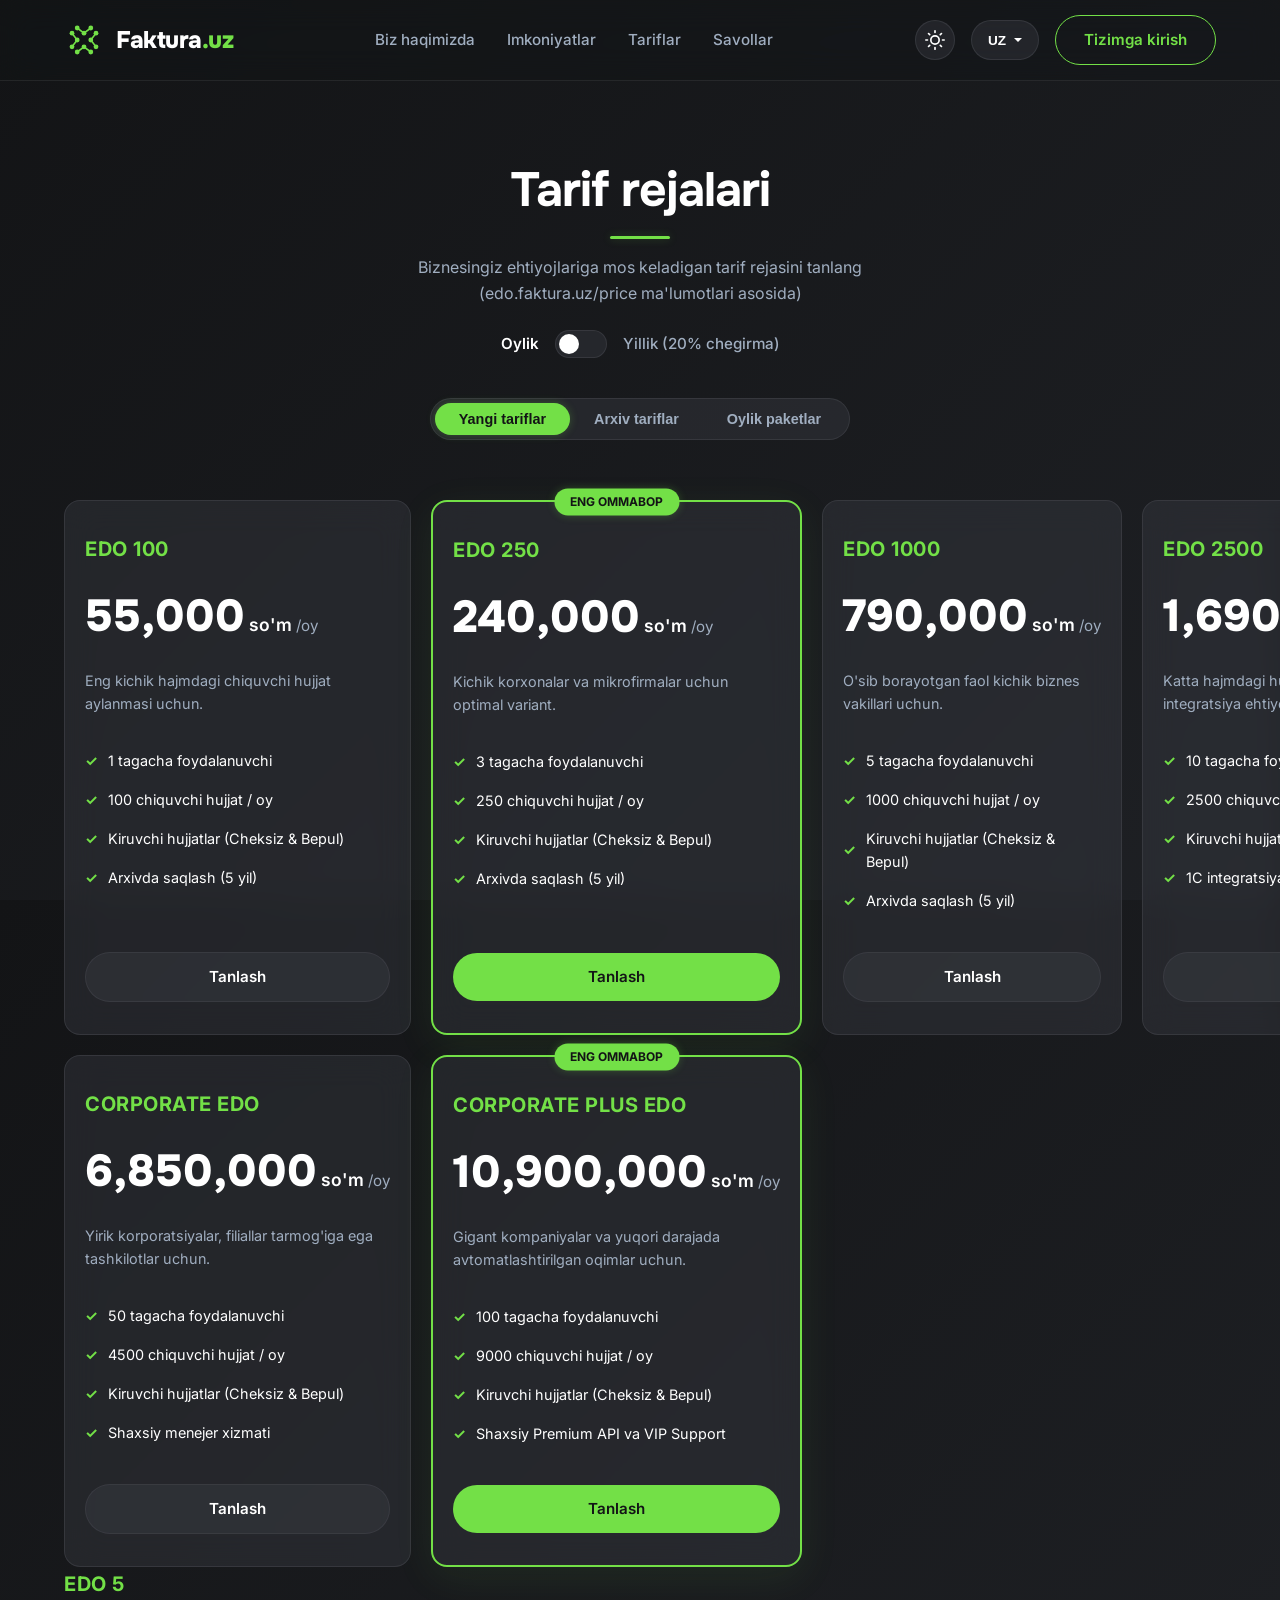
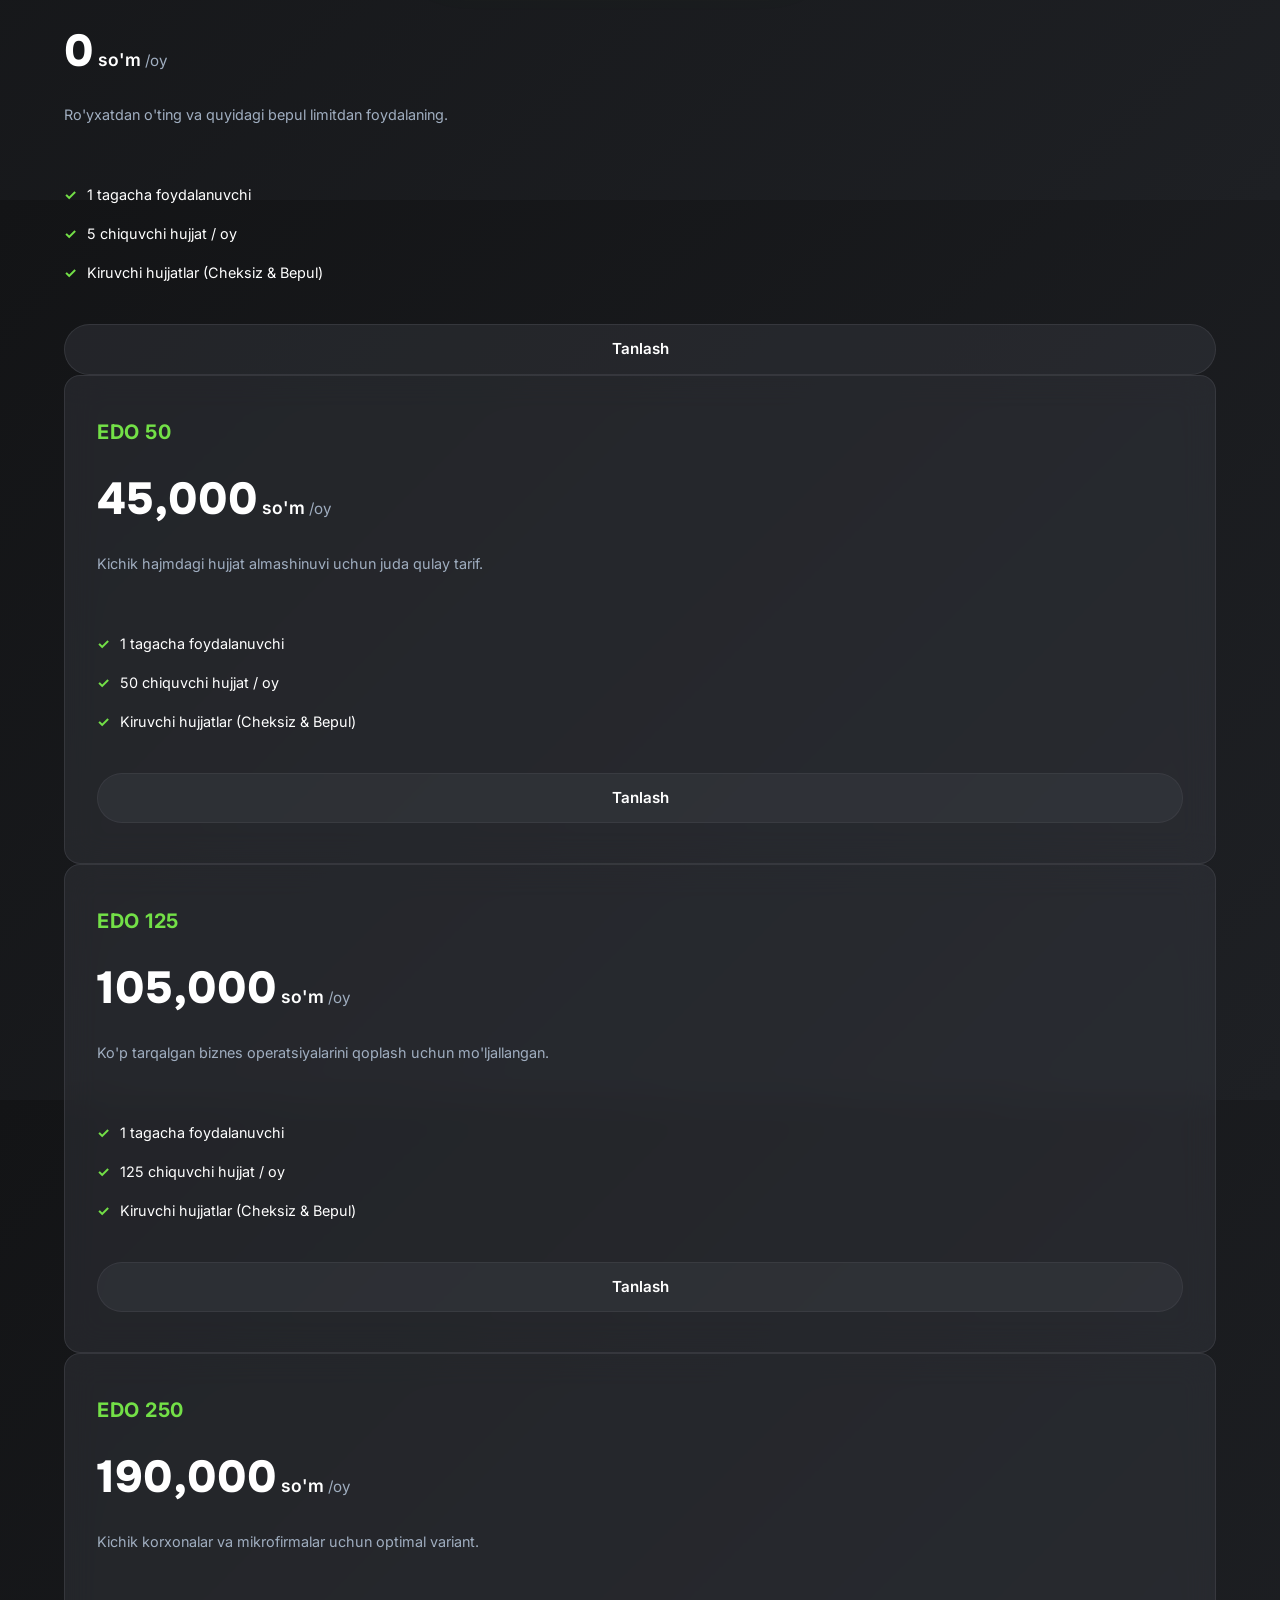
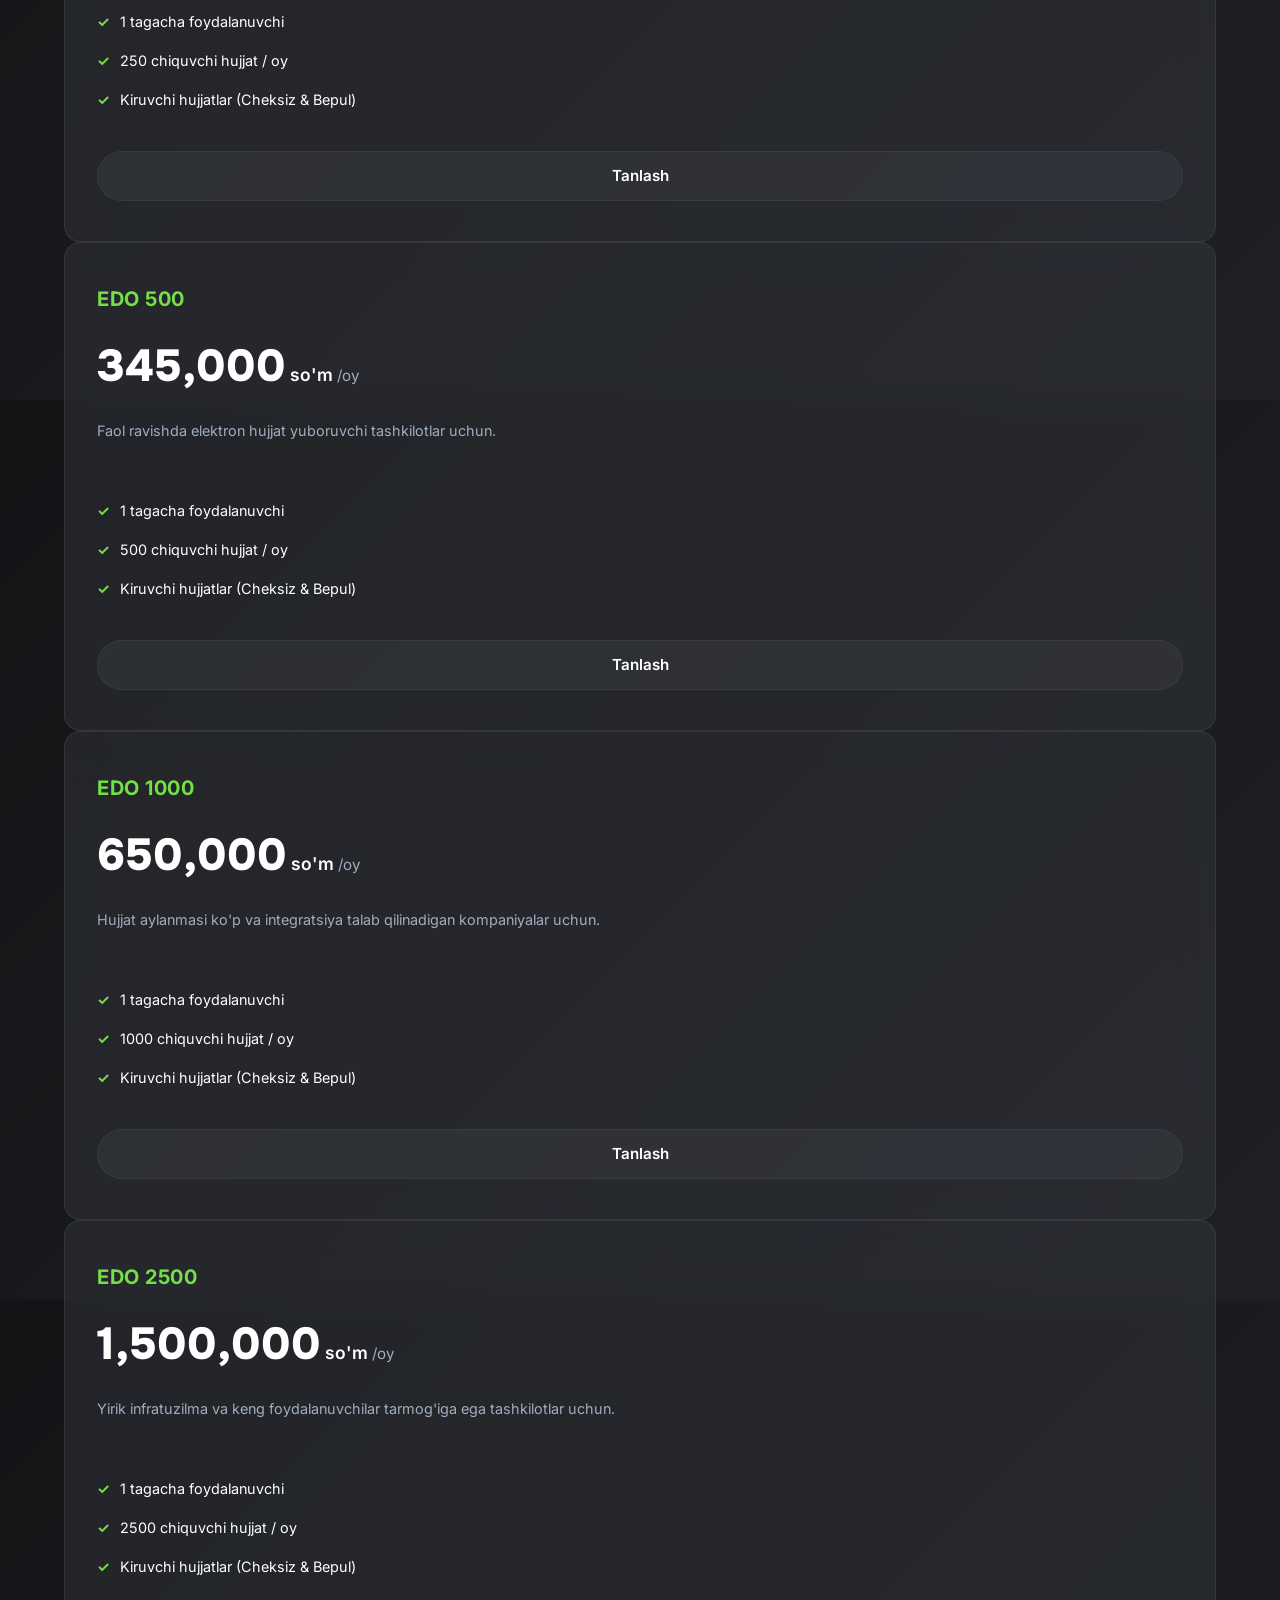
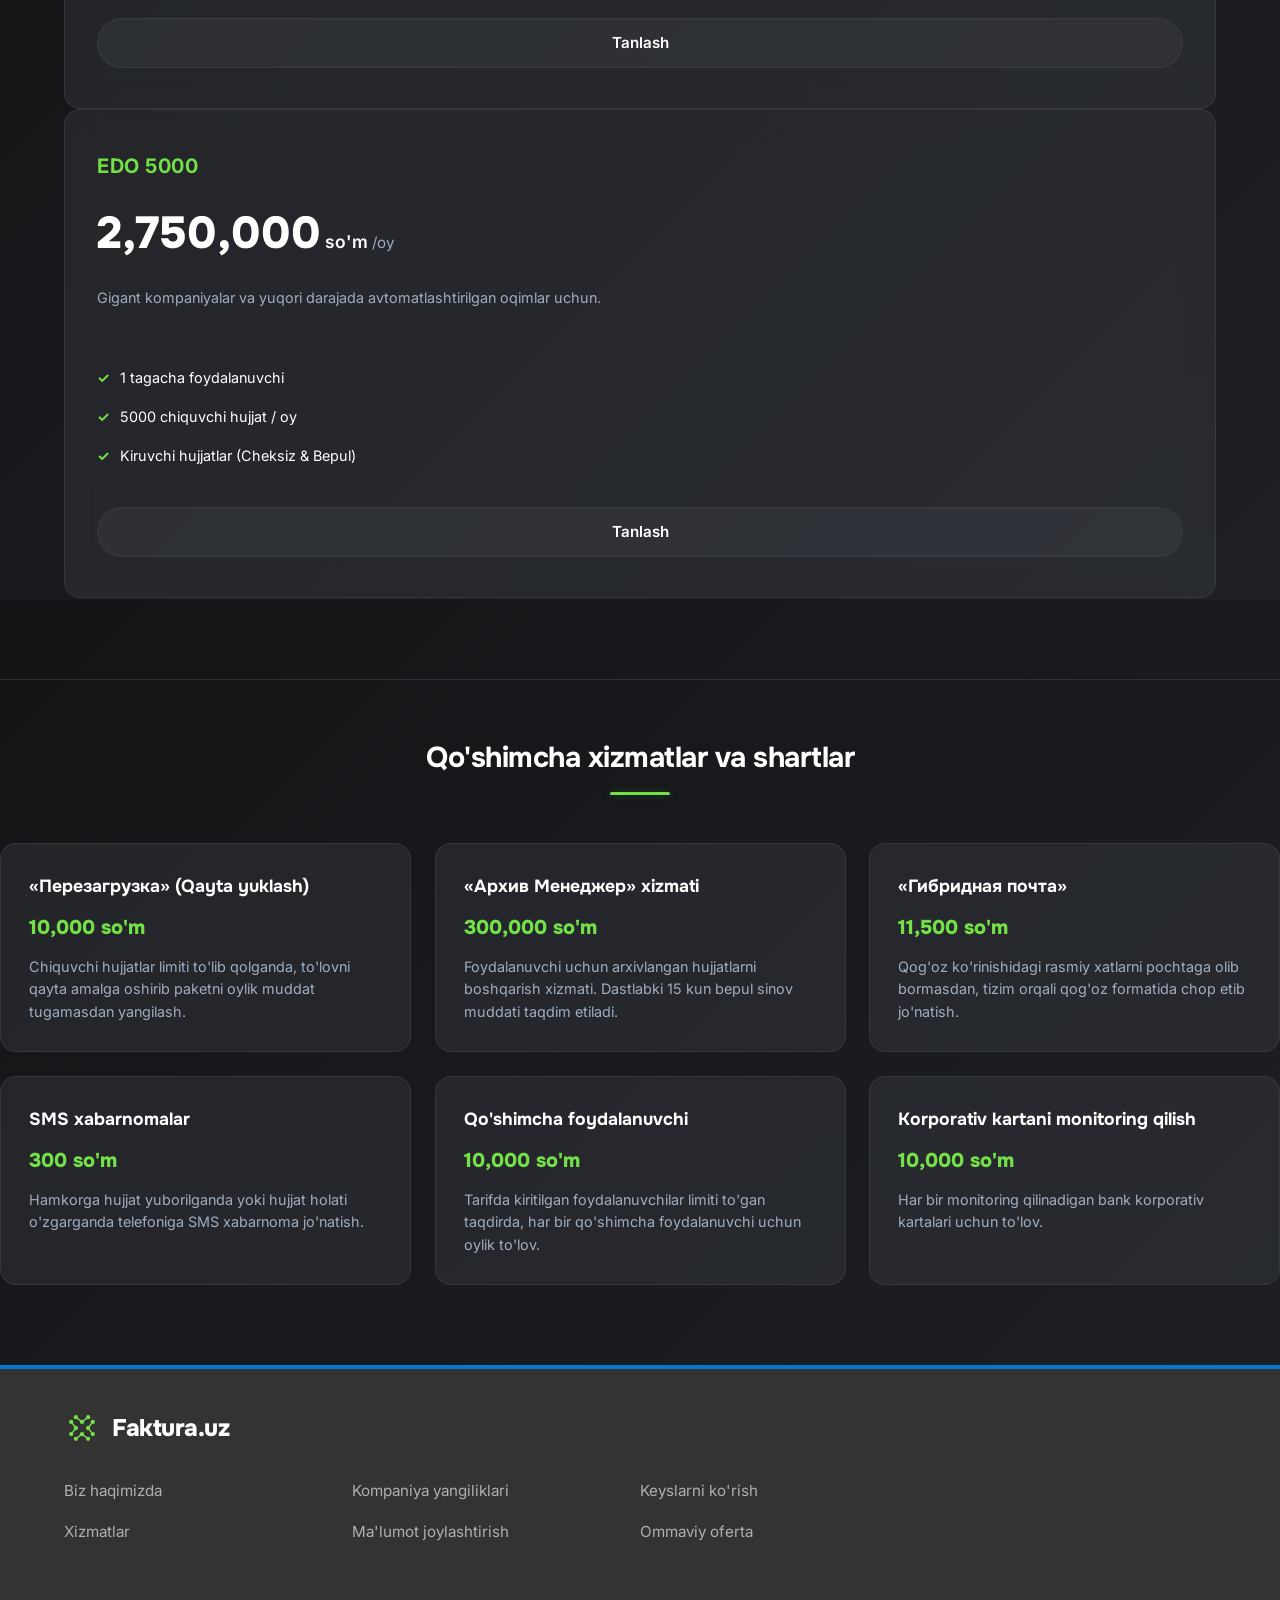
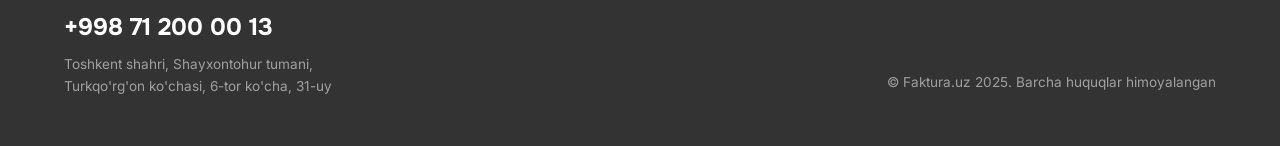
==== price.html @ 3f710a1a "Add files via upload" ====
<!DOCTYPE html>
<html lang="uz" class="dark">
<head>
  <meta charset="UTF-8">
  <meta name="viewport" content="width=device-width, initial-scale=1.0">
  <title>Faktura.uz — Rasmiy tariflar va xizmatlar narxi</title>
  <meta name="description" content="Faktura.uz tizimidagi barcha tarif rejalari, chiquvchi hujjatlar paketlari va qo'shimcha xizmatlar narxlari bilan tanishing.">
  
  <!-- SEO & Social Media Metadata -->
  <meta property="og:title" content="Faktura.uz — Tariflar va Narxlar">
  <meta property="og:description" content="Elektron hisob-faktura tizimidagi barcha tariflar, EDO paketlari va qo'shimcha xizmatlar narxlari.">
  <meta property="og:type" content="website">
  
  <!-- Fonts -->
  <link rel="preconnect" href="https://fonts.googleapis.com">
  <link rel="preconnect" href="https://fonts.gstatic.com" crossorigin>
  <link href="https://fonts.googleapis.com/css2?family=Inter:wght@300;400;500;600;700&family=Onest:wght@300;400;500;600;700;800&display=swap" rel="stylesheet">
  
  <!-- Stylesheet -->
  <link rel="stylesheet" href="style.css">
</head>
<body class="pricing-page">

  <!-- Header -->
  <header id="mainHeader" class="glass-header">
    <div class="container header-container">
      <a href="index.html" class="logo" id="logoLink">
        <svg class="logo-svg" viewBox="0 0 100 100" width="40" height="40">
          <line x1="50" y1="33" x2="33" y2="20" stroke="currentColor" stroke-width="4" stroke-linecap="round" />
          <line x1="50" y1="33" x2="67" y2="20" stroke="currentColor" stroke-width="4" stroke-linecap="round" />
          <line x1="67" y1="50" x2="80" y2="33" stroke="currentColor" stroke-width="4" stroke-linecap="round" />
          <line x1="67" y1="50" x2="80" y2="67" stroke="currentColor" stroke-width="4" stroke-linecap="round" />
          <line x1="50" y1="67" x2="67" y2="80" stroke="currentColor" stroke-width="4" stroke-linecap="round" />
          <line x1="50" y1="67" x2="33" y2="80" stroke="currentColor" stroke-width="4" stroke-linecap="round" />
          <line x1="33" y1="50" x2="20" y2="67" stroke="currentColor" stroke-width="4" stroke-linecap="round" />
          <line x1="33" y1="50" x2="20" y2="33" stroke="currentColor" stroke-width="4" stroke-linecap="round" />
          
          <circle cx="50" cy="33" r="6" fill="currentColor" />
          <circle cx="67" cy="50" r="6" fill="currentColor" />
          <circle cx="50" cy="67" r="6" fill="currentColor" />
          <circle cx="33" cy="50" r="6" fill="currentColor" />
          
          <circle cx="33" cy="20" r="6" fill="currentColor" />
          <circle cx="67" cy="20" r="6" fill="currentColor" />
          <circle cx="80" cy="33" r="6" fill="currentColor" />
          <circle cx="80" cy="67" r="6" fill="currentColor" />
          <circle cx="67" cy="80" r="6" fill="currentColor" />
          <circle cx="33" cy="80" r="6" fill="currentColor" />
          <circle cx="20" cy="67" r="6" fill="currentColor" />
          <circle cx="20" cy="33" r="6" fill="currentColor" />
        </svg>
        <span class="logo-text">Faktura<span class="logo-accent">.uz</span></span>
      </a>

      <!-- Navigation Menu -->
      <nav class="nav-menu" id="navMenu">
        <a href="index.html#about" class="nav-link" data-i18n="nav_about">Biz haqimizda</a>
        <a href="index.html#features" class="nav-link" data-i18n="nav_features">Imkoniyatlar</a>
        <a href="price.html" class="nav-link" data-i18n="nav_pricing">Tariflar</a>
        <a href="index.html#faq" class="nav-link" data-i18n="nav_faq">Savollar</a>
      </nav>

      <!-- Action buttons -->
      <div class="header-actions">
        <!-- Theme Toggle -->
        <button id="themeToggleBtn" class="action-btn-circle" aria-label="Toggle Theme">
          <svg class="theme-sun-icon" viewBox="0 0 24 24" width="20" height="20">
            <circle cx="12" cy="12" r="5" fill="none" stroke="currentColor" stroke-width="2" />
            <path d="M12 1v2M12 21v2M4.22 4.22l1.42 1.42M18.36 18.36l1.42 1.42M1 12h2M21 12h2M4.22 19.78l1.42-1.42M18.36 5.64l1.42-1.42" stroke="currentColor" stroke-width="2" stroke-linecap="round" />
          </svg>
          <svg class="theme-moon-icon" viewBox="0 0 24 24" width="20" height="20">
            <path d="M21 12.79A9 9 0 1 1 11.21 3 7 7 0 0 0 21 12.79z" fill="none" stroke="currentColor" stroke-width="2" />
          </svg>
        </button>

        <!-- Language Switcher -->
        <div class="lang-selector">
          <button id="langSelectBtn" class="lang-btn">
            <span id="currentLangText">UZ</span>
            <span class="chevron-down"></span>
          </button>
          <div class="lang-dropdown" id="langDropdown">
            <button class="lang-opt" data-lang="uz">O'zbekcha</button>
            <button class="lang-opt" data-lang="ru">Русский</button>
            <button class="lang-opt" data-lang="en">English</button>
          </div>
        </div>

        <!-- CTA Login Button -->
        <a href="https://account.faktura.uz/Login?" class="btn btn-outline" id="headerLoginBtn" data-i18n="btn_login">Tizimga kirish</a>
      </div>

      <!-- Mobile Menu Button -->
      <button class="mobile-menu-toggle" id="mobileMenuBtn" aria-label="Open Menu">
        <span></span>
        <span></span>
        <span></span>
      </button>
    </div>
  </header>

  <!-- Pricing Details Section -->
  <section class="pricing-detail-section" id="pricingDetailSection">
    <div class="container">
      <div class="section-header reveal reveal-up">
        <h1 class="pricing-page-title" data-i18n="pricing_title">Faktura.uz Rasmiy Tariflari</h1>
        <div class="title-underline"></div>
        <p class="section-subtitle" data-i18n="pricing_page_subtitle">Biznesingiz ehtiyojlariga mos keladigan tarif rejasini tanlang (edo.faktura.uz/price ma'lumotlari asosida)</p>

        <!-- Billing Toggle -->
        <div class="billing-toggle-container">
          <span id="billingMonthlyLabel" class="billing-label active" data-i18n="billing_monthly">Oylik</span>
          <label class="toggle-switch">
            <input type="checkbox" id="billingToggle">
            <span class="toggle-slider"></span>
          </label>
          <span id="billingYearlyLabel" class="billing-label" data-i18n="billing_yearly">Yillik (20% chegirma)</span>
        </div>

        <!-- Segment Tabs -->
        <div class="pricing-tabs">
          <button class="pricing-tab-btn active" id="tabNewTariffs" data-i18n="tab_new_tariffs">Yangi tariflar</button>
          <button class="pricing-tab-btn" id="tabArchiveTariffs" data-i18n="tab_archive_tariffs">Arxiv tariflar</button>
          <button class="pricing-tab-btn" id="tabDocPackages" data-i18n="tab_doc_packages">Oylik paketlar</button>
        </div>
      </div>

      <!-- YANGI TARIFLAR GRID -->
      <div class="pricing-grid-container show" id="gridNewTariffs">
        <div class="pricing-grid grid-4-cols">
          
          <!-- EDO 100 -->
          <div class="pricing-card reveal reveal-scale delay-100">
            <div class="pricing-plan-name">EDO 100</div>
            <div class="price-container">
              <span class="price-value" id="priceEdo100">55,000</span>
              <span class="price-currency" data-i18n="price_currency">so'm</span>
              <span class="price-period periodLabel">/oy</span>
            </div>
            <p class="pricing-desc" data-i18n="plan_basic_desc_new">Eng kichik hajmdagi chiquvchi hujjat aylanmasi uchun.</p>
            <ul class="pricing-features">
              <li><span class="check-icon">✓</span> <span data-i18n="plan_feat_users_1">1 tagacha foydalanuvchi</span></li>
              <li><span class="check-icon">✓</span> <span>100 <span data-i18n="plan_feat_docs_limit">chiquvchi hujjat / oy</span></span></li>
              <li><span class="check-icon">✓</span> <span data-i18n="plan_feat_incoming_free">Kiruvchi hujjatlar (Cheksiz & Bepul)</span></li>
              <li><span class="check-icon">✓</span> <span data-i18n="plan_feat_shared_5yr">Arxivda saqlash (5 yil)</span></li>
            </ul>
            <a href="https://account.faktura.uz/Login?" class="btn btn-secondary pricing-btn" data-i18n="btn_choose">Tanlash</a>
          </div>

          <!-- EDO 250 -->
          <div class="pricing-card popular reveal reveal-scale delay-200">
            <div class="popular-badge" data-i18n="plan_popular_badge">Eng ommabop</div>
            <div class="pricing-plan-name">EDO 250</div>
            <div class="price-container">
              <span class="price-value" id="priceEdo250">240,000</span>
              <span class="price-currency" data-i18n="price_currency">so'm</span>
              <span class="price-period periodLabel">/oy</span>
            </div>
            <p class="pricing-desc" data-i18n="plan_micro_desc">Kichik korxonalar va mikrofirmalar uchun optimal variant.</p>
            <ul class="pricing-features">
              <li><span class="check-icon">✓</span> <span data-i18n="plan_feat_users_3">3 tagacha foydalanuvchi</span></li>
              <li><span class="check-icon">✓</span> <span>250 <span data-i18n="plan_feat_docs_limit">chiquvchi hujjat / oy</span></span></li>
              <li><span class="check-icon">✓</span> <span data-i18n="plan_feat_incoming_free">Kiruvchi hujjatlar (Cheksiz & Bepul)</span></li>
              <li><span class="check-icon">✓</span> <span data-i18n="plan_feat_shared_5yr">Arxivda saqlash (5 yil)</span></li>
            </ul>
            <a href="https://account.faktura.uz/Login?" class="btn btn-primary btn-glow pricing-btn" data-i18n="btn_choose">Tanlash</a>
          </div>

          <!-- EDO 1000 -->
          <div class="pricing-card reveal reveal-scale delay-300">
            <div class="pricing-plan-name">EDO 1000</div>
            <div class="price-container">
              <span class="price-value" id="priceEdo1000">790,000</span>
              <span class="price-currency" data-i18n="price_currency">so'm</span>
              <span class="price-period periodLabel">/oy</span>
            </div>
            <p class="pricing-desc" data-i18n="plan_small_desc">O'sib borayotgan faol kichik biznes vakillari uchun.</p>
            <ul class="pricing-features">
              <li><span class="check-icon">✓</span> <span data-i18n="plan_feat_users_5">5 tagacha foydalanuvchi</span></li>
              <li><span class="check-icon">✓</span> <span>1000 <span data-i18n="plan_feat_docs_limit">chiquvchi hujjat / oy</span></span></li>
              <li><span class="check-icon">✓</span> <span data-i18n="plan_feat_incoming_free">Kiruvchi hujjatlar (Cheksiz & Bepul)</span></li>
              <li><span class="check-icon">✓</span> <span data-i18n="plan_feat_shared_5yr">Arxivda saqlash (5 yil)</span></li>
            </ul>
            <a href="https://account.faktura.uz/Login?" class="btn btn-secondary pricing-btn" data-i18n="btn_choose">Tanlash</a>
          </div>

          <!-- EDO 2500 -->
          <div class="pricing-card reveal reveal-scale delay-400">
            <div class="pricing-plan-name">EDO 2500</div>
            <div class="price-container">
              <span class="price-value" id="priceEdo2500">1,690,000</span>
              <span class="price-currency" data-i18n="price_currency">so'm</span>
              <span class="price-period periodLabel">/oy</span>
            </div>
            <p class="pricing-desc" data-i18n="plan_medium_desc">Katta hajmdagi hujjat aylanmasi va integratsiya ehtiyojlari uchun.</p>
            <ul class="pricing-features">
              <li><span class="check-icon">✓</span> <span data-i18n="plan_feat_users_10">10 tagacha foydalanuvchi</span></li>
              <li><span class="check-icon">✓</span> <span>2500 <span data-i18n="plan_feat_docs_limit">chiquvchi hujjat / oy</span></span></li>
              <li><span class="check-icon">✓</span> <span data-i18n="plan_feat_incoming_free">Kiruvchi hujjatlar (Cheksiz & Bepul)</span></li>
              <li><span class="check-icon">✓</span> <span data-i18n="plan_feat_1c_api">1C integratsiyasi va API</span></li>
            </ul>
            <a href="https://account.faktura.uz/Login?" class="btn btn-secondary pricing-btn" data-i18n="btn_choose">Tanlash</a>
          </div>

          <!-- CORPORATE EDO -->
          <div class="pricing-card reveal reveal-scale delay-100">
            <div class="pricing-plan-name">CORPORATE EDO</div>
            <div class="price-container">
              <span class="price-value" id="priceCorpEdo">6,850,000</span>
              <span class="price-currency" data-i18n="price_currency">so'm</span>
              <span class="price-period periodLabel">/oy</span>
            </div>
            <p class="pricing-desc" data-i18n="plan_corp_desc">Yirik korporatsiyalar, filiallar tarmog'iga ega tashkilotlar uchun.</p>
            <ul class="pricing-features">
              <li><span class="check-icon">✓</span> <span data-i18n="plan_feat_users_50">50 tagacha foydalanuvchi</span></li>
              <li><span class="check-icon">✓</span> <span>4500 <span data-i18n="plan_feat_docs_limit">chiquvchi hujjat / oy</span></span></li>
              <li><span class="check-icon">✓</span> <span data-i18n="plan_feat_incoming_free">Kiruvchi hujjatlar (Cheksiz & Bepul)</span></li>
              <li><span class="check-icon">✓</span> <span data-i18n="plan_feat_personal_manager">Shaxsiy menejer va Premium API</span></li>
            </ul>
            <a href="https://account.faktura.uz/Login?" class="btn btn-secondary pricing-btn" data-i18n="btn_choose">Tanlash</a>
          </div>

          <!-- CORPORATE PLUS EDO -->
          <div class="pricing-card popular reveal reveal-scale delay-200">
            <div class="popular-badge" data-i18n="plan_popular_badge">Katta Biznes</div>
            <div class="pricing-plan-name">CORPORATE PLUS EDO</div>
            <div class="price-container">
              <span class="price-value" id="priceCorpPlusEdo">10,900,000</span>
              <span class="price-currency" data-i18n="price_currency">so'm</span>
              <span class="price-period periodLabel">/oy</span>
            </div>
            <p class="pricing-desc" data-i18n="plan_corp_plus_desc">O'ta yirik va strategik ahamiyatdagi gigant biznes tarmoqlari uchun.</p>
            <ul class="pricing-features">
              <li><span class="check-icon">✓</span> <span data-i18n="plan_feat_users_100">100 tagacha foydalanuvchi</span></li>
              <li><span class="check-icon">✓</span> <span>9000 <span data-i18n="plan_feat_docs_limit">chiquvchi hujjat / oy</span></span></li>
              <li><span class="check-icon">✓</span> <span data-i18n="plan_feat_incoming_free">Kiruvchi hujjatlar (Cheksiz & Bepul)</span></li>
              <li><span class="check-icon">✓</span> <span data-i18n="plan_feat_vip_support">VVIP Call-center va individual yechimlar</span></li>
            </ul>
            <a href="https://account.faktura.uz/Login?" class="btn btn-primary btn-glow pricing-btn" data-i18n="btn_choose">Tanlash</a>
          </div>

        </div>
      </div>

      <!-- ARXIV TARIFLAR GRID -->
      <div class="pricing-grid-container" id="gridArchiveTariffs">
        <div class="pricing-grid grid-4-cols">
          
          <!-- MINI (EDO 50) -->
          <div class="pricing-card reveal reveal-scale delay-100">
            <div class="pricing-plan-name">MINI</div>
            <div class="price-container">
              <span class="price-value" id="priceArchMini">50,000</span>
              <span class="price-currency" data-i18n="price_currency">so'm</span>
              <span class="price-period periodLabel">/oy</span>
            </div>
            <p class="pricing-desc" data-i18n="plan_mini_desc">Kichik hajmdagi hujjat almashinuvi uchun juda qulay tarif.</p>
            <ul class="pricing-features">
              <li><span class="check-icon">✓</span> <span data-i18n="plan_feat_users_1">1 tagacha foydalanuvchi</span></li>
              <li><span class="check-icon">✓</span> <span>10 <span data-i18n="plan_feat_docs_limit">chiquvchi hujjat / oy</span></span></li>
              <li><span class="check-icon">✓</span> <span data-i18n="plan_feat_incoming_free">Kiruvchi hujjatlar (Cheksiz & Bepul)</span></li>
            </ul>
            <a href="https://account.faktura.uz/Login?" class="btn btn-secondary pricing-btn" data-i18n="btn_choose">Tanlash</a>
          </div>

          <!-- BASIC -->
          <div class="pricing-card reveal reveal-scale delay-200">
            <div class="pricing-plan-name">BASIC</div>
            <div class="price-container">
              <span class="price-value" id="priceArchBasic">300,000</span>
              <span class="price-currency" data-i18n="price_currency">so'm</span>
              <span class="price-period periodLabel">/oy</span>
            </div>
            <p class="pricing-desc" data-i18n="plan_basic_desc">Ko'p tarqalgan biznes operatsiyalarini qoplash uchun mo'ljallangan.</p>
            <ul class="pricing-features">
              <li><span class="check-icon">✓</span> <span data-i18n="plan_feat_users_3">3 tagacha foydalanuvchi</span></li>
              <li><span class="check-icon">✓</span> <span>300 <span data-i18n="plan_feat_docs_limit">chiquvchi hujjat / oy</span></span></li>
              <li><span class="check-icon">✓</span> <span data-i18n="plan_feat_incoming_free">Kiruvchi hujjatlar (Cheksiz & Bepul)</span></li>
            </ul>
            <a href="https://account.faktura.uz/Login?" class="btn btn-secondary pricing-btn" data-i18n="btn_choose">Tanlash</a>
          </div>

          <!-- OPTIMUM -->
          <div class="pricing-card reveal reveal-scale delay-300">
            <div class="pricing-plan-name">OPTIMUM</div>
            <div class="price-container">
              <span class="price-value" id="priceArchOpt">1,050,000</span>
              <span class="price-currency" data-i18n="price_currency">so'm</span>
              <span class="price-period periodLabel">/oy</span>
            </div>
            <p class="pricing-desc" data-i18n="plan_optimum_desc">Faol ravishda elektron hujjat yuboruvchi tashkilotlar uchun.</p>
            <ul class="pricing-features">
              <li><span class="check-icon">✓</span> <span data-i18n="plan_feat_users_5">5 tagacha foydalanuvchi</span></li>
              <li><span class="check-icon">✓</span> <span>500 <span data-i18n="plan_feat_docs_limit">chiquvchi hujjat / oy</span></span></li>
              <li><span class="check-icon">✓</span> <span data-i18n="plan_feat_incoming_free">Kiruvchi hujjatlar (Cheksiz & Bepul)</span></li>
            </ul>
            <a href="https://account.faktura.uz/Login?" class="btn btn-secondary pricing-btn" data-i18n="btn_choose">Tanlash</a>
          </div>

          <!-- STANDARD -->
          <div class="pricing-card reveal reveal-scale delay-400">
            <div class="pricing-plan-name">STANDARD</div>
            <div class="price-container">
              <span class="price-value" id="priceArchStd">1,840,000</span>
              <span class="price-currency" data-i18n="price_currency">so'm</span>
              <span class="price-period periodLabel">/oy</span>
            </div>
            <p class="pricing-desc" data-i18n="plan_standard_desc">Hujjat aylanmasi ko'p va integratsiya talab qilinadigan kompaniyalar uchun.</p>
            <ul class="pricing-features">
              <li><span class="check-icon">✓</span> <span data-i18n="plan_feat_users_10">10 tagacha foydalanuvchi</span></li>
              <li><span class="check-icon">✓</span> <span>1000 <span data-i18n="plan_feat_docs_limit">chiquvchi hujjat / oy</span></span></li>
              <li><span class="check-icon">✓</span> <span data-i18n="plan_feat_incoming_free">Kiruvchi hujjatlar (Cheksiz & Bepul)</span></li>
            </ul>
            <a href="https://account.faktura.uz/Login?" class="btn btn-secondary pricing-btn" data-i18n="btn_choose">Tanlash</a>
          </div>

          <!-- CORPORATE -->
          <div class="pricing-card reveal reveal-scale delay-100">
            <div class="pricing-plan-name">CORPORATE</div>
            <div class="price-container">
              <span class="price-value" id="priceArchCorp">6,650,000</span>
              <span class="price-currency" data-i18n="price_currency">so'm</span>
              <span class="price-period periodLabel">/oy</span>
            </div>
            <p class="pricing-desc" data-i18n="plan_corporate_desc">Yirik infratuzilma va keng foydalanuvchilar tarmog'iga ega tashkilotlar uchun.</p>
            <ul class="pricing-features">
              <li><span class="check-icon">✓</span> <span data-i18n="plan_feat_users_50">50 tagacha foydalanuvchi</span></li>
              <li><span class="check-icon">✓</span> <span>2500 <span data-i18n="plan_feat_docs_limit">chiquvchi hujjat / oy</span></span></li>
              <li><span class="check-icon">✓</span> <span data-i18n="plan_feat_incoming_free">Kiruvchi hujjatlar (Cheksiz & Bepul)</span></li>
            </ul>
            <a href="https://account.faktura.uz/Login?" class="btn btn-secondary pricing-btn" data-i18n="btn_choose">Tanlash</a>
          </div>

          <!-- CORPORATE PLUS -->
          <div class="pricing-card reveal reveal-scale delay-200">
            <div class="pricing-plan-name">CORPORATE PLUS</div>
            <div class="price-container">
              <span class="price-value" id="priceArchCorpPlus">10,900,000</span>
              <span class="price-currency" data-i18n="price_currency">so'm</span>
              <span class="price-period periodLabel">/oy</span>
            </div>
            <p class="pricing-desc" data-i18n="plan_corp_plus_desc">O'ta yirik va strategik ahamiyatdagi gigant biznes tarmoqlari uchun.</p>
            <ul class="pricing-features">
              <li><span class="check-icon">✓</span> <span data-i18n="plan_feat_users_100">100 tagacha foydalanuvchi</span></li>
              <li><span class="check-icon">✓</span> <span>5000 <span data-i18n="plan_feat_docs_limit">chiquvchi hujjat / oy</span></span></li>
              <li><span class="check-icon">✓</span> <span data-i18n="plan_feat_incoming_free">Kiruvchi hujjatlar (Cheksiz & Bepul)</span></li>
            </ul>
            <a href="https://account.faktura.uz/Login?" class="btn btn-secondary pricing-btn" data-i18n="btn_choose">Tanlash</a>
          </div>

        </div>
      </div>

      <!-- OYLIK PAKETLAR GRID -->
      <div class="pricing-g          <!-- EDO 5 -->
          <div class="pricing-card reveal reveal-scale delay-100">
            <div class="pricing-plan-name">EDO 5</div>
            <div class="price-container">
              <span class="price-value" id="pricePack5">0</span>
              <span class="price-currency" data-i18n="price_currency">so'm</span>
              <span class="price-period periodLabel">/oy</span>
            </div>
            <p class="pricing-desc" data-i18n="freeMonth-info">Ro'yxatdan o'ting va quyidagi bepul limitdan foydalaning.</p>
            <ul class="pricing-features">
              <li><span class="check-icon">✓</span> <span data-i18n="plan_feat_users_1">1 tagacha foydalanuvchi</span></li>
              <li><span class="check-icon">✓</span> <span>5 <span data-i18n="plan_feat_docs_limit">chiquvchi hujjat / oy</span></span></li>
              <li><span class="check-icon">✓</span> <span data-i18n="plan_feat_incoming_free">Kiruvchi hujjatlar (Cheksiz & Bepul)</span></li>
            </ul>
            <a href="https://account.faktura.uz/Login?" class="btn btn-secondary pricing-btn" data-i18n="btn_choose">Tanlash</a>
          </div>

          <!-- EDO 50 -->
          <div class="pricing-card reveal reveal-scale delay-200">
            <div class="pricing-plan-name">EDO 50</div>
            <div class="price-container">
              <span class="price-value" id="pricePack50">45,000</span>
              <span class="price-currency" data-i18n="price_currency">so'm</span>
              <span class="price-period periodLabel">/oy</span>
            </div>
            <p class="pricing-desc" data-i18n="plan_mini_desc">Kichik hajmda chiquvchi hujjat yuboruvchilar uchun.</p>
            <ul class="pricing-features">
              <li><span class="check-icon">✓</span> <span data-i18n="plan_feat_users_1">1 tagacha foydalanuvchi</span></li>
              <li><span class="check-icon">✓</span> <span>50 <span data-i18n="plan_feat_docs_limit">chiquvchi hujjat / oy</span></span></li>
              <li><span class="check-icon">✓</span> <span data-i18n="plan_feat_incoming_free">Kiruvchi hujjatlar (Cheksiz & Bepul)</span></li>
            </ul>
            <a href="https://account.faktura.uz/Login?" class="btn btn-secondary pricing-btn" data-i18n="btn_choose">Tanlash</a>
          </div>

          <!-- EDO 125 -->
          <div class="pricing-card reveal reveal-scale delay-300">
            <div class="pricing-plan-name">EDO 125</div>
            <div class="price-container">
              <span class="price-value" id="pricePack125">105,000</span>
              <span class="price-currency" data-i18n="price_currency">so'm</span>
              <span class="price-period periodLabel">/oy</span>
            </div>
            <p class="pricing-desc" data-i18n="plan_basic_desc">O'rtacha chiquvchi hujjatlar aylanmasiga ega firmalar uchun.</p>
            <ul class="pricing-features">
              <li><span class="check-icon">✓</span> <span data-i18n="plan_feat_users_1">1 tagacha foydalanuvchi</span></li>
              <li><span class="check-icon">✓</span> <span>125 <span data-i18n="plan_feat_docs_limit">chiquvchi hujjat / oy</span></span></li>
              <li><span class="check-icon">✓</span> <span data-i18n="plan_feat_incoming_free">Kiruvchi hujjatlar (Cheksiz & Bepul)</span></li>
            </ul>
            <a href="https://account.faktura.uz/Login?" class="btn btn-secondary pricing-btn" data-i18n="btn_choose">Tanlash</a>
          </div>

          <!-- EDO 250 -->
          <div class="pricing-card reveal reveal-scale delay-400">
            <div class="pricing-plan-name">EDO 250</div>
            <div class="price-container">
              <span class="price-value" id="pricePack250">190,000</span>
              <span class="price-currency" data-i18n="price_currency">so'm</span>
              <span class="price-period periodLabel">/oy</span>
            </div>
            <p class="pricing-desc" data-i18n="plan_micro_desc">Mikrofirmalar va yakka tartibdagi tadbirkorlar uchun.</p>
            <ul class="pricing-features">
              <li><span class="check-icon">✓</span> <span data-i18n="plan_feat_users_1">1 tagacha foydalanuvchi</span></li>
              <li><span class="check-icon">✓</span> <span>250 <span data-i18n="plan_feat_docs_limit">chiquvchi hujjat / oy</span></span></li>
              <li><span class="check-icon">✓</span> <span data-i18n="plan_feat_incoming_free">Kiruvchi hujjatlar (Cheksiz & Bepul)</span></li>
            </ul>
            <a href="https://account.faktura.uz/Login?" class="btn btn-secondary pricing-btn" data-i18n="btn_choose">Tanlash</a>
          </div>

          <!-- EDO 500 -->
          <div class="pricing-card reveal reveal-scale delay-100">
            <div class="pricing-plan-name">EDO 500</div>
            <div class="price-container">
              <span class="price-value" id="pricePack500">345,000</span>
              <span class="price-currency" data-i18n="price_currency">so'm</span>
              <span class="price-period periodLabel">/oy</span>
            </div>
            <p class="pricing-desc" data-i18n="plan_optimum_desc">Chiquvchi hujjatlar limiti kengaytirilgan variant.</p>
            <ul class="pricing-features">
              <li><span class="check-icon">✓</span> <span data-i18n="plan_feat_users_1">1 tagacha foydalanuvchi</span></li>
              <li><span class="check-icon">✓</span> <span>500 <span data-i18n="plan_feat_docs_limit">chiquvchi hujjat / oy</span></span></li>
              <li><span class="check-icon">✓</span> <span data-i18n="plan_feat_incoming_free">Kiruvchi hujjatlar (Cheksiz & Bepul)</span></li>
            </ul>
            <a href="https://account.faktura.uz/Login?" class="btn btn-secondary pricing-btn" data-i18n="btn_choose">Tanlash</a>
          </div>

          <!-- EDO 1000 -->
          <div class="pricing-card reveal reveal-scale delay-200">
            <div class="pricing-plan-name">EDO 1000</div>
            <div class="price-container">
              <span class="price-value" id="pricePack1000">650,000</span>
              <span class="price-currency" data-i18n="price_currency">so'm</span>
              <span class="price-period periodLabel">/oy</span>
            </div>
            <p class="pricing-desc" data-i18n="plan_standard_desc">Faol chiquvchi hujjat yuboruvchi tashkilotlar uchun.</p>
            <ul class="pricing-features">
              <li><span class="check-icon">✓</span> <span data-i18n="plan_feat_users_1">1 tagacha foydalanuvchi</span></li>
              <li><span class="check-icon">✓</span> <span>1000 <span data-i18n="plan_feat_docs_limit">chiquvchi hujjat / oy</span></span></li>
              <li><span class="check-icon">✓</span> <span data-i18n="plan_feat_incoming_free">Kiruvchi hujjatlar (Cheksiz & Bepul)</span></li>
            </ul>
            <a href="https://account.faktura.uz/Login?" class="btn btn-secondary pricing-btn" data-i18n="btn_choose">Tanlash</a>
          </div>

          <!-- EDO 2500 -->
          <div class="pricing-card reveal reveal-scale delay-300">
            <div class="pricing-plan-name">EDO 2500</div>
            <div class="price-container">
              <span class="price-value" id="pricePack2500">1,500,000</span>
              <span class="price-currency" data-i18n="price_currency">so'm</span>
              <span class="price-period periodLabel">/oy</span>
            </div>
            <p class="pricing-desc" data-i18n="plan_corporate_desc">O'rta va yirik miqyosdagi tijorat korxonalari uchun.</p>
            <ul class="pricing-features">
              <li><span class="check-icon">✓</span> <span data-i18n="plan_feat_users_1">1 tagacha foydalanuvchi</span></li>
              <li><span class="check-icon">✓</span> <span>2500 <span data-i18n="plan_feat_docs_limit">chiquvchi hujjat / oy</span></span></li>
              <li><span class="check-icon">✓</span> <span data-i18n="plan_feat_incoming_free">Kiruvchi hujjatlar (Cheksiz & Bepul)</span></li>
            </ul>
            <a href="https://account.faktura.uz/Login?" class="btn btn-secondary pricing-btn" data-i18n="btn_choose">Tanlash</a>
          </div>

          <!-- EDO 5000 -->
          <div class="pricing-card reveal reveal-scale delay-400">
            <div class="pricing-plan-name">EDO 5000</div>
            <div class="price-container">
              <span class="price-value" id="pricePack5000">2,750,000</span>
              <span class="price-currency" data-i18n="price_currency">so'm</span>
              <span class="price-period periodLabel">/oy</span>
            </div>
            <p class="pricing-desc" data-i18n="plan_corp_plus_desc">Gigant chiquvchi hujjat aylanmasiga ega biznes sub'ektlari uchun.</p>
            <ul class="pricing-features">
              <li><span class="check-icon">✓</span> <span data-i18n="plan_feat_users_1">1 tagacha foydalanuvchi</span></li>
              <li><span class="check-icon">✓</span> <span>5000 <span data-i18n="plan_feat_docs_limit">chiquvchi hujjat / oy</span></span></li>
              <li><span class="check-icon">✓</span> <span data-i18n="plan_feat_incoming_free">Kiruvchi hujjatlar (Cheksiz & Bepul)</span></li>
            </ul>
            <a href="https://account.faktura.uz/Login?" class="btn btn-secondary pricing-btn" data-i18n="btn_choose">Tanlash</a>
          </div>

        </div>
      </div>

      <!-- Additional Pricing Terms and Conditions Table -->
      <div class="additional-prices-container reveal reveal-up">
        <h2 class="section-title sub-title" data-i18n="add_services_title">Qo'shimcha xizmatlar va shartlar</h2>
        <div class="title-underline"></div>
        
        <div class="additional-services-grid">
          <div class="service-box reveal reveal-scale delay-100">
            <div class="service-name">«Перезагрузка» (Qayta yuklash)</div>
            <div class="service-price">10,000 <span data-i18n="price_currency">so'm</span></div>
            <p class="service-desc">Chiquvchi hujjatlar limiti to'lib qolganda, to'lovni qayta amalga oshirib paketni oylik muddat tugamasdan yangilash.</p>
          </div>
          
          <div class="service-box reveal reveal-scale delay-200">
            <div class="service-name">«Архив Менеджер» xizmati</div>
            <div class="service-price">300,000 <span data-i18n="price_currency">so'm / oy</span></div>
            <p class="service-desc">Foydalanuvchi uchun arxivlangan hujjatlarni boshqarish xizmati. Dastlabki 15 kun bepul sinov muddati taqdim etiladi.</p>
          </div>

          <div class="service-box reveal reveal-scale delay-300">
            <div class="service-name">«Гибридная почта»</div>
            <div class="service-price">11,500 <span data-i18n="price_currency">so'm / xat</span></div>
            <p class="service-desc">Qog'oz ko'rinishidagi rasmiy xatlarni pochtaga olib bormasdan, tizim orqali qog'oz formatida chop etib jo'natish.</p>
          </div>

          <div class="service-box reveal reveal-scale delay-100">
            <div class="service-name">SMS xabarnomalar</div>
            <div class="service-price">300 <span data-i18n="price_currency">so'm / SMS</span></div>
            <p class="service-desc">Hamkorga hujjat yuborilganda yoki hujjat holati o'zgarganda telefoniga SMS xabarnoma jo'natish.</p>
          </div>

          <div class="service-box reveal reveal-scale delay-200">
            <div class="service-name">Qo'shimcha foydalanuvchi</div>
            <div class="service-price">10,000 <span data-i18n="price_currency">so'm / oy</span></div>
            <p class="service-desc">Tarifda kiritilgan foydalanuvchilar limiti to'gan taqdirda, har bir qo'shimcha foydalanuvchi uchun oylik to'lov.</p>
          </div>

          <div class="service-box reveal reveal-scale delay-300">
            <div class="service-name">Korporativ kartani monitoring qilish</div>
            <div class="service-price">10,000 <span data-i18n="price_currency">so'm / oy</span></div>
            <p class="service-desc">Har bir monitoring qilinadigan bank korporativ kartalari uchun to'lov.</p>
          </div>
        </div>
      </div>
      
    </div>
  </section>

  <footer id="mainFooter">
    <div class="footer-blue-line"></div>
    <div class="container footer-content-wrap">
      <!-- Top Row: Logo -->
      <div class="footer-logo-row">
        <a href="index.html" class="logo">
          <svg class="logo-svg" viewBox="0 0 100 100" width="36" height="36">
            <line x1="50" y1="33" x2="33" y2="20" stroke="currentColor" stroke-width="4" stroke-linecap="round" />
            <line x1="50" y1="33" x2="67" y2="20" stroke="currentColor" stroke-width="4" stroke-linecap="round" />
            <line x1="67" y1="50" x2="80" y2="33" stroke="currentColor" stroke-width="4" stroke-linecap="round" />
            <line x1="67" y1="50" x2="80" y2="67" stroke="currentColor" stroke-width="4" stroke-linecap="round" />
            <line x1="50" y1="67" x2="67" y2="80" stroke="currentColor" stroke-width="4" stroke-linecap="round" />
            <line x1="50" y1="67" x2="33" y2="80" stroke="currentColor" stroke-width="4" stroke-linecap="round" />
            <line x1="33" y1="50" x2="20" y2="67" stroke="currentColor" stroke-width="4" stroke-linecap="round" />
            <line x1="33" y1="50" x2="20" y2="33" stroke="currentColor" stroke-width="4" stroke-linecap="round" />
            
            <circle cx="50" cy="33" r="6" fill="currentColor" />
            <circle cx="67" cy="50" r="6" fill="currentColor" />
            <circle cx="50" cy="67" r="6" fill="currentColor" />
            <circle cx="33" cy="50" r="6" fill="currentColor" />
            
            <circle cx="33" cy="20" r="6" fill="currentColor" />
            <circle cx="67" cy="20" r="6" fill="currentColor" />
            <circle cx="80" cy="33" r="6" fill="currentColor" />
            <circle cx="80" cy="67" r="6" fill="currentColor" />
            <circle cx="67" cy="80" r="6" fill="currentColor" />
            <circle cx="33" cy="80" r="6" fill="currentColor" />
            <circle cx="20" cy="67" r="6" fill="currentColor" />
            <circle cx="20" cy="33" r="6" fill="currentColor" />
          </svg>
          <span class="logo-text">Faktura<span class="logo-accent">.uz</span></span>
        </a>
      </div>

      <!-- Middle Row: 3 Link Columns -->
      <div class="footer-links-grid">
        <div class="footer-links-col">
          <a href="index.html#about" class="footer-link" data-i18n="foot_link_about">Biz haqimizda</a>
          <a href="index.html#features" class="footer-link" data-i18n="foot_link_services">Xizmatlar</a>
        </div>
        <div class="footer-links-col">
          <a href="#" class="footer-link" data-i18n="foot_link_news">Kompaniya yangiliklari</a>
          <a href="#" class="footer-link" data-i18n="foot_link_info">Ma'lumot joylashtirish</a>
        </div>
        <div class="footer-links-col">
          <a href="#" class="footer-link" data-i18n="foot_link_cases">Keyslarni ko'rish</a>
          <a href="#" class="footer-link" data-i18n="foot_link_oferta">Ommaviy oferta</a>
        </div>
      </div>

      <!-- Bottom Row: Contacts Left, Copyright Right -->
      <div class="footer-bottom-row">
        <div class="footer-contacts">
          <a href="tel:+998712000013" class="contact-phone">+998 71 200 00 13</a>
          <span class="contact-address" data-i18n="footer_address">
            Toshkent shahri, Shayxontohur tumani, Turkqo'rg'on ko'chasi, 6-tor ko'cha, 31-uy
          </span>
        </div>
        <div class="footer-copyright">
          <p class="copyright">&copy; Faktura.uz 2025. <span data-i18n="footer_copy">Barcha huquqlar himoyalangan</span></p>
        </div>
      </div>
    </div>
  </footer>

  <!-- Application Script -->
  <script src="app.js"></script>
</body>
</html>
---- style.css ----
/* ==========================================================================
   Design System & Variables
   ========================================================================== */

:root {
  /* Color Palette (Dark Theme Default) */
  --bg-color: #131416;
  --bg-gradient: linear-gradient(135deg, #131416 0%, #1e2024 100%);
  --panel-bg: rgba(65, 68, 74, 0.35);
  --panel-border: rgba(65, 68, 74, 0.6);
  --text-main: #ffffff;
  --text-muted: #a0aec0;
  
  --accent-color: #73E047; /* Neon Lime Green */
  --accent-hover: #82e758;
  --accent-glow: 0 0 12px rgba(115, 224, 71, 0.5), 0 0 24px rgba(115, 224, 71, 0.2);
  --accent-glow-subtle: 0 0 8px rgba(115, 224, 71, 0.25);
  
  --dark-slate: #41444A;
  --white: #ffffff;
  --border-radius-sm: 8px;
  --border-radius-md: 16px;
  --border-radius-lg: 24px;
  --transition-smooth: all 0.3s cubic-bezier(0.4, 0, 0.2, 1);
  --font-display: 'Onest', sans-serif;
  --font-body: 'Inter', sans-serif;
}

/* Light Theme Variables overrides */
html.light {
  --bg-color: #f7f9fc;
  --bg-gradient: linear-gradient(135deg, #f7f9fc 0%, #edf2f7 100%);
  --panel-bg: rgba(255, 255, 255, 0.85);
  --panel-border: rgba(65, 68, 74, 0.12);
  --text-main: #41444A;
  --text-muted: #718096;
  
  --accent-color: #63cc38; /* Slightly darker yashil for high contrast on light bg */
  --accent-hover: #73E047;
  --accent-glow: 0 0 8px rgba(115, 224, 71, 0.4);
  --accent-glow-subtle: 0 0 4px rgba(115, 224, 71, 0.15);
}

/* ==========================================================================
   Base Styles & Reset
   ========================================================================== */

* {
  margin: 0;
  padding: 0;
  box-sizing: border-box;
}

/* Background layers fixed: Gradient is on html, body is transparent, 
   allowing fixed canvas with z-index: -1 to render correctly above html but behind body content */
html {
  scroll-behavior: smooth;
  font-size: 16px;
  height: 100%;
  background: var(--bg-gradient);
  background-color: var(--bg-color);
  transition: background-color 0.3s;
}

body {
  font-family: var(--font-body);
  background: transparent;
  color: var(--text-main);
  line-height: 1.6;
  overflow-x: hidden;
  transition: color 0.3s;
  min-height: 100%;
  position: relative;
}

.container {
  width: 100%;
  max-width: 1200px;
  margin: 0 auto;
  padding: 0 24px;
}

h1, h2, h3, h4 {
  font-family: var(--font-display);
  font-weight: 700;
  line-height: 1.25;
}

a {
  text-decoration: none;
  color: inherit;
  transition: var(--transition-smooth);
}



/* ==========================================================================
   Header / Navbar (Glassmorphism Enriched)
   ========================================================================== */

#mainHeader.glass-header {
  position: fixed;
  top: 0;
  left: 0;
  width: 100%;
  z-index: 100;
  background: rgba(19, 20, 22, 0.45);
  backdrop-filter: blur(16px) saturate(180%);
  -webkit-backdrop-filter: blur(16px) saturate(180%);
  border-bottom: 1px solid rgba(255, 255, 255, 0.08);
  transition: var(--transition-smooth);
}

html.light #mainHeader.glass-header {
  background: rgba(247, 249, 252, 0.45);
  border-bottom: 1px solid rgba(65, 68, 74, 0.08);
}

.header-container {
  height: 80px;
  display: flex;
  align-items: center;
  justify-content: space-between;
}

.logo {
  display: flex;
  align-items: center;
  gap: 12px;
  font-family: var(--font-display);
  font-weight: 800;
  font-size: 1.5rem;
  letter-spacing: -0.5px;
}

/* Logo has no neon drop-shadow glow as requested */
.logo-svg {
  color: var(--accent-color);
}

.logo-accent {
  color: var(--accent-color);
}

.nav-menu {
  display: flex;
  align-items: center;
  gap: 32px;
}

.nav-link {
  font-weight: 500;
  font-size: 0.95rem;
  color: var(--text-muted);
  position: relative;
  padding: 6px 0;
}

.nav-link:hover {
  color: var(--text-main);
}

.nav-link::after {
  content: '';
  position: absolute;
  bottom: 0;
  left: 0;
  width: 0;
  height: 2px;
  background-color: var(--accent-color);
  transition: var(--transition-smooth);
}

.nav-link:hover::after {
  width: 100%;
}

.header-actions {
  display: flex;
  align-items: center;
  gap: 16px;
}

/* Theme Toggle Button */
.action-btn-circle {
  width: 40px;
  height: 40px;
  border-radius: 50%;
  border: 1px solid var(--panel-border);
  background: var(--panel-bg);
  color: var(--text-main);
  cursor: pointer;
  display: flex;
  align-items: center;
  justify-content: center;
  transition: var(--transition-smooth);
}

.action-btn-circle:hover {
  border-color: var(--accent-color);
  box-shadow: var(--accent-glow-subtle);
  color: var(--accent-color);
}

.theme-sun-icon {
  display: block;
}
.theme-moon-icon {
  display: none;
}

html.light .theme-sun-icon {
  display: none;
}
html.light .theme-moon-icon {
  display: block;
}

/* Language Selector Dropdown */
.lang-selector {
  position: relative;
}

.lang-btn {
  height: 40px;
  padding: 0 16px;
  border-radius: 20px;
  border: 1px solid var(--panel-border);
  background: var(--panel-bg);
  color: var(--text-main);
  font-weight: 600;
  font-size: 0.85rem;
  cursor: pointer;
  display: flex;
  align-items: center;
  gap: 8px;
  transition: var(--transition-smooth);
}

.lang-btn:hover {
  border-color: var(--accent-color);
  box-shadow: var(--accent-glow-subtle);
}

.chevron-down {
  width: 0;
  height: 0;
  border-left: 4px solid transparent;
  border-right: 4px solid transparent;
  border-top: 4px solid var(--text-main);
  transition: var(--transition-smooth);
}

.lang-dropdown {
  position: absolute;
  top: calc(100% + 8px);
  right: 0;
  width: 120px;
  background: var(--bg-color);
  border: 1px solid var(--panel-border);
  border-radius: 12px;
  padding: 6px;
  box-shadow: 0 10px 25px -5px rgba(0,0,0,0.3);
  display: none;
  flex-direction: column;
  gap: 2px;
  animation: slideDown 0.2s ease-out;
}

.lang-dropdown.show {
  display: flex;
}

.lang-opt {
  background: transparent;
  border: none;
  color: var(--text-muted);
  padding: 8px 12px;
  text-align: left;
  border-radius: 8px;
  font-weight: 500;
  font-size: 0.9rem;
  cursor: pointer;
  transition: var(--transition-smooth);
}

.lang-opt:hover {
  background: var(--panel-bg);
  color: var(--accent-color);
}

/* Buttons */
.btn {
  display: inline-flex;
  align-items: center;
  justify-content: center;
  padding: 12px 28px;
  border-radius: 30px;
  font-weight: 600;
  font-size: 0.95rem;
  cursor: pointer;
  transition: var(--transition-smooth);
  border: none;
}

.btn-primary {
  background-color: var(--accent-color);
  color: #131416;
}

.btn-primary:hover {
  background-color: var(--accent-hover);
  transform: translateY(-2px);
}

.btn-glow:hover {
  box-shadow: var(--accent-glow);
}

.btn-outline {
  background-color: transparent;
  border: 1.5px solid var(--accent-color);
  color: var(--accent-color);
}

.btn-outline:hover {
  background-color: var(--accent-color);
  color: #131416;
  box-shadow: var(--accent-glow);
}

.btn-secondary {
  background-color: var(--panel-bg);
  border: 1px solid var(--panel-border);
  color: var(--text-main);
}

.btn-secondary:hover {
  border-color: var(--accent-color);
  color: var(--accent-color);
  transform: translateY(-2px);
}

/* Mobile Menu Button */
.mobile-menu-toggle {
  display: none;
  flex-direction: column;
  gap: 6px;
  background: transparent;
  border: none;
  cursor: pointer;
  z-index: 101;
}

.mobile-menu-toggle span {
  width: 25px;
  height: 2px;
  background-color: var(--text-main);
  transition: var(--transition-smooth);
}

/* ==========================================================================
   Hero Section
   ========================================================================== */

.hero {
  padding-top: 160px;
  padding-bottom: 80px;
  position: relative;
}

.hero-container {
  display: grid;
  grid-template-columns: 1fr 1fr;
  align-items: center;
  gap: 48px;
}

.hero-content {
  display: flex;
  flex-direction: column;
  gap: 24px;
}

.hero-title {
  font-size: 3.2rem;
  line-height: 1.15;
  letter-spacing: -1.5px;
}

.neon-text {
  color: var(--accent-color);
  text-shadow: 0 0 10px rgba(115, 224, 71, 0.3);
}

.hero-desc {
  font-size: 1.15rem;
  color: var(--text-muted);
  max-width: 520px;
}

.hero-cta-group {
  display: flex;
  gap: 16px;
  margin-top: 8px;
}

.hero-stats {
  display: flex;
  gap: 40px;
  margin-top: 24px;
  border-top: 1px solid var(--panel-border);
  padding-top: 32px;
}

.stat-card {
  display: flex;
  flex-direction: column;
  gap: 4px;
}

.stat-number {
  font-size: 2.2rem;
  color: var(--accent-color);
  font-weight: 800;
  letter-spacing: -1px;
}

.stat-label {
  font-size: 0.9rem;
  color: var(--text-muted);
  font-weight: 500;
}

/* Dashboard Mockup */
.hero-visual {
  display: flex;
  justify-content: flex-end;
}

.dashboard-mockup {
  width: 100%;
  max-width: 500px;
  background: rgba(19, 20, 22, 0.85);
  border: 1px solid var(--panel-border);
  border-radius: var(--border-radius-md);
  box-shadow: 0 20px 50px rgba(0,0,0,0.5), inset 0 1px 0 rgba(255,255,255,0.05);
  overflow: hidden;
  backdrop-filter: blur(8px);
  transition: transform 0.5s ease-out;
}

html.light .dashboard-mockup {
  background: rgba(255, 255, 255, 0.95);
  box-shadow: 0 20px 40px rgba(0,0,0,0.08);
  border-color: rgba(65, 68, 74, 0.15);
}

.dashboard-header {
  height: 48px;
  padding: 0 16px;
  border-bottom: 1px solid var(--panel-border);
  display: flex;
  align-items: center;
  justify-content: space-between;
}

.window-dots {
  display: flex;
  gap: 6px;
}

.window-dots span {
  width: 10px;
  height: 10px;
  border-radius: 50%;
}

.window-dots span:nth-child(1) { background-color: #ff5f56; }
.window-dots span:nth-child(2) { background-color: #ffbd2e; }
.window-dots span:nth-child(3) { background-color: #27c93f; }

.dashboard-title {
  font-size: 0.8rem;
  font-weight: 600;
  color: var(--text-muted);
}

.dashboard-badge {
  font-size: 0.7rem;
  font-weight: 700;
  text-transform: uppercase;
  color: var(--accent-color);
  border: 1px solid var(--accent-color);
  padding: 2px 8px;
  border-radius: 10px;
  box-shadow: var(--accent-glow-subtle);
  animation: pulse 2s infinite;
}

.dashboard-body {
  padding: 20px;
  display: flex;
  flex-direction: column;
  gap: 20px;
}

.mock-stats-grid {
  display: grid;
  grid-template-columns: repeat(3, 1fr);
  gap: 12px;
}

.mock-stat-box {
  background: var(--panel-bg);
  border: 1px solid var(--panel-border);
  border-radius: var(--border-radius-sm);
  padding: 12px;
  display: flex;
  flex-direction: column;
  gap: 4px;
}

.mock-label {
  font-size: 0.75rem;
  color: var(--text-muted);
  font-weight: 500;
}

.mock-value {
  font-size: 1.1rem;
  font-weight: 700;
  font-family: var(--font-display);
}

.color-green { color: var(--accent-color); }
.color-neon { color: #82e758; }

.mock-list-title {
  font-size: 0.85rem;
  font-weight: 700;
  color: var(--text-muted);
  text-transform: uppercase;
  letter-spacing: 0.5px;
}

.mock-list {
  display: flex;
  flex-direction: column;
  gap: 10px;
}

.mock-item {
  display: flex;
  align-items: center;
  justify-content: space-between;
  padding: 10px 12px;
  background: var(--panel-bg);
  border: 1px solid var(--panel-border);
  border-radius: var(--border-radius-sm);
}

.mock-item-left {
  display: flex;
  align-items: center;
  gap: 12px;
}

.mock-icon {
  width: 32px;
  height: 32px;
  border-radius: 8px;
  background-color: rgba(115, 224, 71, 0.15);
  position: relative;
}

.doc-icon::before {
  content: '';
  position: absolute;
  top: 50%;
  left: 50%;
  transform: translate(-50%, -50%);
  width: 14px;
  height: 16px;
  border: 1.5px solid var(--accent-color);
  border-radius: 2px;
}

.mock-item-info {
  display: flex;
  flex-direction: column;
}

.mock-item-name {
  font-size: 0.85rem;
  font-weight: 600;
}

.mock-item-date {
  font-size: 0.7rem;
  color: var(--text-muted);
}

.status-badge {
  font-size: 0.75rem;
  font-weight: 600;
  padding: 4px 10px;
  border-radius: 20px;
}

.status-signed {
  background: rgba(115, 224, 71, 0.15);
  color: var(--accent-color);
}

.status-pending {
  background: rgba(226, 172, 44, 0.15);
  color: #e2ac2c;
}

/* Mock Chart Graphic */
.mock-chart {
  background: var(--panel-bg);
  border: 1px solid var(--panel-border);
  border-radius: var(--border-radius-sm);
  padding: 12px;
}

.chart-header {
  display: flex;
  justify-content: space-between;
  font-size: 0.75rem;
  font-weight: 600;
  color: var(--text-muted);
  margin-bottom: 12px;
}

.chart-legend {
  display: flex;
  align-items: center;
  gap: 4px;
}

.legend-dot {
  width: 6px;
  height: 6px;
  border-radius: 50%;
  background-color: var(--accent-color);
}

.chart-bars {
  display: flex;
  align-items: flex-end;
  justify-content: space-between;
  height: 60px;
  padding: 0 4px;
}

.chart-bar-container {
  display: flex;
  flex-direction: column;
  align-items: center;
  gap: 6px;
  width: 12%;
}

.chart-bar {
  width: 100%;
  background-color: var(--panel-border);
  border-radius: 4px 4px 0 0;
  transition: height 0.6s cubic-bezier(0.175, 0.885, 0.32, 1.275);
}

.chart-bar.active {
  background-color: var(--accent-color);
  box-shadow: var(--accent-glow-subtle);
}

.chart-bar-container span {
  font-size: 0.65rem;
  color: var(--text-muted);
  font-weight: 500;
}

/* ==========================================================================
   Section Headers
   ========================================================================== */

.section-header {
  text-align: center;
  max-width: 600px;
  margin: 0 auto 60px;
  display: flex;
  flex-direction: column;
  align-items: center;
  gap: 16px;
}

.section-title {
  font-size: 2.2rem;
  letter-spacing: -0.5px;
}

.title-underline {
  width: 60px;
  height: 3px;
  background-color: var(--accent-color);
  border-radius: 2px;
  box-shadow: var(--accent-glow-subtle);
}

.section-subtitle {
  font-size: 1rem;
  color: var(--text-muted);
}

/* ==========================================================================
   About Section
   ========================================================================== */

.about {
  padding: 80px 0;
  position: relative;
}

.about-grid {
  display: grid;
  grid-template-columns: repeat(3, 1fr);
  gap: 24px;
}

.about-card {
  background: var(--panel-bg);
  border: 1px solid var(--panel-border);
  border-radius: var(--border-radius-md);
  padding: 36px;
  display: flex;
  flex-direction: column;
  gap: 16px;
  transition: var(--transition-smooth);
}

.about-card:hover {
  transform: translateY(-5px);
  border-color: var(--accent-color);
  box-shadow: 0 10px 30px rgba(115, 224, 71, 0.05);
}

.about-card h3 {
  font-size: 1.25rem;
}

.about-card p {
  color: var(--text-muted);
  font-size: 0.95rem;
}

/* ==========================================================================
   Features Section
   ========================================================================== */

.features {
  padding: 80px 0;
  position: relative;
}

.features-grid {
  display: grid;
  grid-template-columns: repeat(3, 1fr);
  gap: 24px;
}

.feature-card {
  background: var(--panel-bg);
  border: 1px solid var(--panel-border);
  border-radius: var(--border-radius-md);
  padding: 32px;
  display: flex;
  flex-direction: column;
  gap: 20px;
  transition: var(--transition-smooth);
}

.feature-card:hover {
  transform: translateY(-5px);
  border-color: var(--accent-color);
  box-shadow: 0 10px 30px rgba(115, 224, 71, 0.05);
}

.feature-icon {
  width: 56px;
  height: 56px;
  border-radius: 12px;
  background-color: rgba(115, 224, 71, 0.1);
  color: var(--accent-color);
  display: flex;
  align-items: center;
  justify-content: center;
  border: 1px solid rgba(115, 224, 71, 0.15);
  box-shadow: inset 0 2px 4px rgba(255,255,255,0.05);
  transition: var(--transition-smooth);
}

.feature-card:hover .feature-icon {
  background-color: var(--accent-color);
  color: #131416;
  box-shadow: var(--accent-glow);
}

.feature-card h3 {
  font-size: 1.15rem;
}

.feature-card p {
  color: var(--text-muted);
  font-size: 0.92rem;
}

/* ==========================================================================
   Pricing Section (EDO Faktura segment tabs layout)
   ========================================================================== */

.pricing {
  padding: 80px 0;
  position: relative;
}

/* Billing Toggle Switch */
.billing-toggle-container {
  display: flex;
  align-items: center;
  justify-content: center;
  gap: 16px;
  margin-top: 8px;
}

.billing-label {
  font-size: 0.95rem;
  font-weight: 500;
  color: var(--text-muted);
  transition: var(--transition-smooth);
}

.billing-label.active {
  color: var(--text-main);
  font-weight: 600;
}

.toggle-switch {
  position: relative;
  display: inline-block;
  width: 52px;
  height: 28px;
}

.toggle-switch input {
  opacity: 0;
  width: 0;
  height: 0;
}

.toggle-slider {
  position: absolute;
  cursor: pointer;
  top: 0;
  left: 0;
  right: 0;
  bottom: 0;
  background-color: var(--panel-bg);
  border: 1px solid var(--panel-border);
  transition: .4s;
  border-radius: 34px;
}

.toggle-slider:before {
  position: absolute;
  content: "";
  height: 20px;
  width: 20px;
  left: 3px;
  bottom: 3px;
  background-color: var(--text-main);
  transition: .4s;
  border-radius: 50%;
}

input:checked + .toggle-slider {
  background-color: var(--accent-color);
  border-color: var(--accent-color);
}

input:checked + .toggle-slider:before {
  transform: translateX(24px);
  background-color: #131416;
}

/* Modern Segmented Pricing Tabs */
.pricing-tabs {
  display: inline-flex;
  background: var(--panel-bg);
  border: 1px solid var(--panel-border);
  padding: 4px;
  border-radius: 30px;
  margin-top: 24px;
  position: relative;
}

.pricing-tab-btn {
  background: transparent;
  border: none;
  color: var(--text-muted);
  padding: 8px 24px;
  border-radius: 20px;
  font-weight: 600;
  font-size: 0.9rem;
  cursor: pointer;
  transition: var(--transition-smooth);
}

.pricing-tab-btn:hover {
  color: var(--text-main);
}

.pricing-tab-btn.active {
  background-color: var(--accent-color);
  color: #131416;
  box-shadow: var(--accent-glow-subtle);
}

.pricing-grid-container {
  display: none;
  width: 100%;
  margin-top: 32px;
  animation: slideDown 0.3s ease-out;
}

.pricing-grid-container.show {
  display: block;
}

/* Pricing Grid */
.pricing-grid {
  display: grid;
  grid-template-columns: repeat(3, 1fr);
  gap: 24px;
  align-items: stretch;
}

.pricing-card {
  background: var(--panel-bg);
  border: 1px solid var(--panel-border);
  border-radius: var(--border-radius-md);
  padding: 40px 32px;
  display: flex;
  flex-direction: column;
  position: relative;
  transition: var(--transition-smooth);
}

.pricing-card:hover {
  transform: translateY(-5px);
}

/* Popular card highlighting (Neon green border) */
.pricing-card.popular {
  border: 2px solid var(--accent-color);
  box-shadow: 0 10px 40px rgba(115, 224, 71, 0.08);
}

.popular-badge {
  position: absolute;
  top: 0;
  left: 50%;
  transform: translate(-50%, -50%);
  background-color: var(--accent-color);
  color: #131416;
  padding: 4px 16px;
  border-radius: 20px;
  font-size: 0.75rem;
  font-weight: 700;
  text-transform: uppercase;
  box-shadow: var(--accent-glow-subtle);
}

.pricing-plan-name {
  font-size: 1.25rem;
  font-weight: 700;
  color: var(--accent-color);
  margin-bottom: 16px;
  letter-spacing: 0.5px;
}

.price-container {
  display: flex;
  align-items: baseline;
  margin-bottom: 16px;
}

.price-value {
  font-size: 2.8rem;
  font-weight: 800;
  font-family: var(--font-display);
  color: var(--text-main);
  transition: var(--transition-smooth);
}

.price-currency {
  font-size: 1.1rem;
  font-weight: 600;
  margin-left: 4px;
}

.price-period {
  font-size: 0.95rem;
  color: var(--text-muted);
  margin-left: 4px;
}

.pricing-desc {
  font-size: 0.9rem;
  color: var(--text-muted);
  margin-bottom: 32px;
  min-height: 48px;
}

.pricing-features {
  list-style: none;
  display: flex;
  flex-direction: column;
  gap: 16px;
  margin-bottom: 40px;
  flex-grow: 1;
}

.pricing-features li {
  display: flex;
  align-items: center;
  gap: 10px;
  font-size: 0.9rem;
}

.pricing-features li.disabled {
  color: var(--text-muted);
  opacity: 0.5;
}

.check-icon {
  color: var(--accent-color);
  font-weight: bold;
}

.cross-icon {
  color: #ff5f56;
  font-weight: bold;
}

.pricing-btn {
  width: 100%;
}

/* Glassmorphism card effects */
.about-card, .feature-card, .pricing-card, .service-box {
  backdrop-filter: blur(16px);
  -webkit-backdrop-filter: blur(16px);
}

/* Full-width View All Tariffs Button matching pricing grid columns */
.view-all-tariffs-container {
  width: 100%;
  margin-top: 48px;
  display: flex;
  justify-content: center;
}

.btn-view-all {
  display: inline-flex;
  align-items: center;
  justify-content: center;
  width: 100%;
  padding: 16px 32px;
  border-radius: 16px;
  font-weight: 600;
  font-size: 1.05rem;
  letter-spacing: 0.5px;
  background: rgba(115, 224, 71, 0.05);
  border: 1.5px solid rgba(115, 224, 71, 0.25);
  color: var(--accent-color);
  backdrop-filter: blur(12px);
  -webkit-backdrop-filter: blur(12px);
  cursor: pointer;
  transition: var(--transition-smooth);
  box-shadow: 0 4px 30px rgba(0, 0, 0, 0.05);
  gap: 12px;
}

html.light .btn-view-all {
  background: rgba(99, 204, 56, 0.05);
  border-color: rgba(99, 204, 56, 0.2);
}

.btn-view-all:hover {
  background: var(--accent-color);
  color: #131416;
  border-color: var(--accent-color);
  box-shadow: var(--accent-glow);
  transform: translateY(-2px);
}

.btn-view-all svg {
  transition: transform 0.3s cubic-bezier(0.4, 0, 0.2, 1);
}

.btn-view-all:hover svg {
  transform: translateX(6px);
}

/* ==========================================================================
   FAQ Section
   ========================================================================== */

.faq {
  padding: 80px 0;
  position: relative;
}

.faq-container {
  max-width: 720px;
  margin: 0 auto;
  display: flex;
  flex-direction: column;
  gap: 16px;
}

.faq-item {
  background: var(--panel-bg);
  border: 1px solid var(--panel-border);
  border-radius: var(--border-radius-md);
  overflow: hidden;
  transition: var(--transition-smooth);
}

.faq-question {
  width: 100%;
  padding: 24px;
  background: transparent;
  border: none;
  color: var(--text-main);
  font-size: 1.05rem;
  font-weight: 600;
  text-align: left;
  cursor: pointer;
  display: flex;
  justify-content: space-between;
  align-items: center;
  gap: 16px;
  font-family: var(--font-display);
}

.faq-icon {
  width: 24px;
  height: 24px;
  border-radius: 50%;
  border: 1px solid var(--panel-border);
  background-color: rgba(255,255,255,0.02);
  position: relative;
  flex-shrink: 0;
  transition: var(--transition-smooth);
}

.faq-icon::before, .faq-icon::after {
  content: '';
  position: absolute;
  background-color: var(--text-main);
  transition: var(--transition-smooth);
}

/* Horizontal line */
.faq-icon::before {
  top: 50%;
  left: 25%;
  width: 50%;
  height: 2px;
  transform: translateY(-50%);
}

/* Vertical line */
.faq-icon::after {
  top: 25%;
  left: 50%;
  width: 2px;
  height: 50%;
  transform: translateX(-50%);
}

.faq-item.active {
  border-color: var(--accent-color);
  box-shadow: var(--accent-glow-subtle);
}

.faq-item.active .faq-icon {
  border-color: var(--accent-color);
  background-color: var(--accent-color);
  transform: rotate(45deg);
}

.faq-item.active .faq-icon::before, .faq-item.active .faq-icon::after {
  background-color: #131416;
}

.faq-answer {
  max-height: 0;
  overflow: hidden;
  transition: max-height 0.3s cubic-bezier(0, 1, 0, 1);
}

.faq-answer p {
  padding: 0 24px 24px;
  color: var(--text-muted);
  font-size: 0.95rem;
}

.faq-item.active .faq-answer {
  max-height: 200px;
  transition: max-height 0.4s cubic-bezier(0.5, 0, 0.1, 1);
}

/* ==========================================================================
   Footer (Clean layout with social icons only & no contact icons)
   ========================================================================== */

#mainFooter {
  background-color: #333333;
  color: #ffffff;
  padding: 0 0 48px 0;
  position: relative;
  z-index: 10;
}

/* Ensure footer stays identical in light mode to match reference screenshot */
html.light #mainFooter {
  background-color: #333333;
  color: #ffffff;
}

.footer-blue-line {
  height: 4px;
  background-color: #0078d4;
  width: 100%;
}

.footer-content-wrap {
  padding-top: 40px;
}

.footer-logo-row {
  margin-bottom: 32px;
}

.footer-logo-row .logo {
  color: #ffffff;
}

.footer-logo-row .logo-accent {
  color: #ffffff;
}

.footer-links-grid {
  display: grid;
  grid-template-columns: repeat(3, 240px);
  gap: 48px;
  margin-bottom: 48px;
}

.footer-links-col {
  display: flex;
  flex-direction: column;
  gap: 16px;
}

.footer-link {
  font-size: 0.95rem;
  color: #b0b0b0;
  font-weight: 400;
  transition: color 0.2s ease;
}

.footer-link:hover {
  color: #ffffff;
  transform: none; /* No shifts as per reference screenshot */
}

.footer-bottom-row {
  display: flex;
  justify-content: space-between;
  align-items: flex-end;
  border-top: none; /* No border as per reference screenshot */
  padding-top: 16px;
}

.footer-contacts {
  display: flex;
  flex-direction: column;
  gap: 8px;
}

.contact-phone {
  font-size: 1.5rem;
  font-weight: 700;
  color: #ffffff;
  font-family: var(--font-display);
  text-decoration: none;
  transition: color 0.2s ease;
}

.contact-phone:hover {
  color: #ffffff;
}

.contact-address {
  font-size: 0.85rem;
  color: #a0a0a0;
  line-height: 1.6;
  max-width: 320px;
  display: block;
}

.footer-copyright {
  font-size: 0.85rem;
  color: #a0a0a0;
  padding-bottom: 4px; /* Align vertically with address text bottom */
}

/* Responsive adjustments */
@media screen and (max-width: 1024px) {
  .footer-links-grid {
    grid-template-columns: repeat(3, 1fr);
    gap: 32px;
  }
}

@media screen and (max-width: 768px) {
  .footer-links-grid {
    grid-template-columns: 1fr;
    gap: 20px;
    margin-bottom: 40px;
  }
  
  .footer-bottom-row {
    flex-direction: column;
    align-items: flex-start;
    gap: 24px;
  }
  
  .footer-copyright {
    padding-bottom: 0;
  }
}

/* ==========================================================================
   Animations
   ========================================================================== */

@keyframes pulse {
  0% { opacity: 1; box-shadow: 0 0 4px rgba(115,224,71,0.2); }
  50% { opacity: 0.7; box-shadow: 0 0 12px rgba(115,224,71,0.5); }
  100% { opacity: 1; box-shadow: 0 0 4px rgba(115,224,71,0.2); }
}

@keyframes slideDown {
  from { opacity: 0; transform: translateY(-8px); }
  to { opacity: 1; transform: translateY(0); }
}

/* ==========================================================================
   Responsive Media Queries
   ========================================================================== */

@media screen and (max-width: 1024px) {
  .hero-container {
    grid-template-columns: 1fr;
    gap: 40px;
    text-align: center;
  }
  
  .hero-desc {
    margin: 0 auto;
  }
  
  .hero-cta-group {
    justify-content: center;
  }
  
  .hero-stats {
    justify-content: center;
    gap: 32px;
  }
  
  .hero-visual {
    justify-content: center;
    margin-top: 16px;
  }
  
  .about-grid, .features-grid, .pricing-grid {
    grid-template-columns: repeat(2, 1fr);
  }
  
  .footer-top {
    grid-template-columns: 1fr 1fr;
  }
  
  .footer-socials {
    grid-column: span 2;
    flex-direction: row;
    align-items: center;
    justify-content: space-between;
  }
  
  .social-icons-only {
    justify-content: flex-end;
  }
}

@media screen and (max-width: 768px) {
  .mobile-menu-toggle {
    display: flex;
  }
  
  .nav-menu {
    position: fixed;
    top: 0;
    right: -100%;
    width: 280px;
    height: 100vh;
    background-color: var(--bg-color);
    border-left: 1px solid var(--panel-border);
    flex-direction: column;
    align-items: flex-start;
    padding: 100px 40px;
    gap: 24px;
    transition: var(--transition-smooth);
    box-shadow: -10px 0 30px rgba(0,0,0,0.2);
    backdrop-filter: blur(12px);
  }
  
  .nav-menu.active {
    right: 0;
  }
  
  .header-actions {
    margin-right: 16px;
  }
  
  .hero-title {
    font-size: 2.4rem;
  }
  
  .about-grid, .features-grid, .pricing-grid {
    grid-template-columns: 1fr;
  }
  
  .footer-top {
    grid-template-columns: 1fr;
    gap: 32px;
  }
  
  .footer-socials {
    grid-column: span 1;
    flex-direction: column;
    align-items: flex-start;
    gap: 12px;
  }
  
  .social-icons-only {
    justify-content: flex-start;
    width: 100%;
  }
  
  .footer-bottom-container {
    flex-direction: column;
    gap: 12px;
    text-align: center;
  }
}

/* ==========================================================================
   Pricing Page Detailed Styles
   ========================================================================== */

.pricing-page .pricing-detail-section {
  padding-top: 160px;
  padding-bottom: 80px;
  position: relative;
}

.pricing-page-title {
  font-size: 3rem;
  letter-spacing: -1px;
  text-align: center;
}

/* 4 columns layout for Small Business tariffs (Free, Basic, Micro, Small) */
@media screen and (min-width: 1025px) {
  .pricing-grid.grid-4-cols {
    grid-template-columns: repeat(4, 1fr);
    gap: 20px;
  }
  
  .pricing-grid.grid-4-cols .pricing-card {
    padding: 32px 20px;
  }
}

/* Additional Services Section */
.additional-prices-container {
  margin-top: 80px;
  padding-top: 60px;
  border-top: 1px solid var(--panel-border);
  display: flex;
  flex-direction: column;
  align-items: center;
  gap: 16px;
}

.section-title.sub-title {
  font-size: 1.8rem;
  text-align: center;
}

.additional-services-grid {
  display: grid;
  grid-template-columns: repeat(3, 1fr);
  gap: 24px;
  width: 100%;
  margin-top: 32px;
}

.service-box {
  background: var(--panel-bg);
  border: 1px solid var(--panel-border);
  border-radius: var(--border-radius-md);
  padding: 28px;
  display: flex;
  flex-direction: column;
  gap: 12px;
  transition: var(--transition-smooth);
}

.service-box:hover {
  transform: translateY(-3px);
  border-color: var(--accent-color);
  box-shadow: 0 8px 24px rgba(115, 224, 71, 0.04);
}

.service-name {
  font-size: 1.1rem;
  font-weight: 700;
  color: var(--text-main);
  font-family: var(--font-display);
}

.service-price {
  font-size: 1.25rem;
  font-weight: 800;
  color: var(--accent-color);
  font-family: var(--font-display);
}

.service-desc {
  font-size: 0.9rem;
  color: var(--text-muted);
  line-height: 1.55;
}

@media screen and (max-width: 1024px) {
  .additional-services-grid {
    grid-template-columns: repeat(2, 1fr);
  }
}

@media screen and (max-width: 768px) {
  .pricing-grid.grid-4-cols {
    grid-template-columns: 1fr;
  }
  
  .additional-services-grid {
    grid-template-columns: 1fr;
  }
}

/* ==========================================================================
   Scroll Reveal (Entrance Animations)
   ========================================================================== */

.reveal {
  opacity: 0;
  transition: opacity 0.8s cubic-bezier(0.25, 0.46, 0.45, 0.94),
              transform 0.8s cubic-bezier(0.25, 0.46, 0.45, 0.94);
  will-change: opacity, transform;
}

/* Animations variations */
.reveal-fade {
  transform: none;
}

.reveal-left {
  transform: translateX(-40px);
}

.reveal-right {
  transform: translateX(40px);
}

.reveal-scale {
  transform: scale(0.92);
}

.reveal-up {
  transform: translateY(40px);
}

/* Active State */
.reveal.active {
  opacity: 1;
  transform: translate(0) scale(1);
}

/* Delay classes for staggered entrances */
.delay-100 { transition-delay: 100ms; }
.delay-200 { transition-delay: 200ms; }
.delay-300 { transition-delay: 300ms; }
.delay-400 { transition-delay: 400ms; }
.delay-500 { transition-delay: 500ms; }
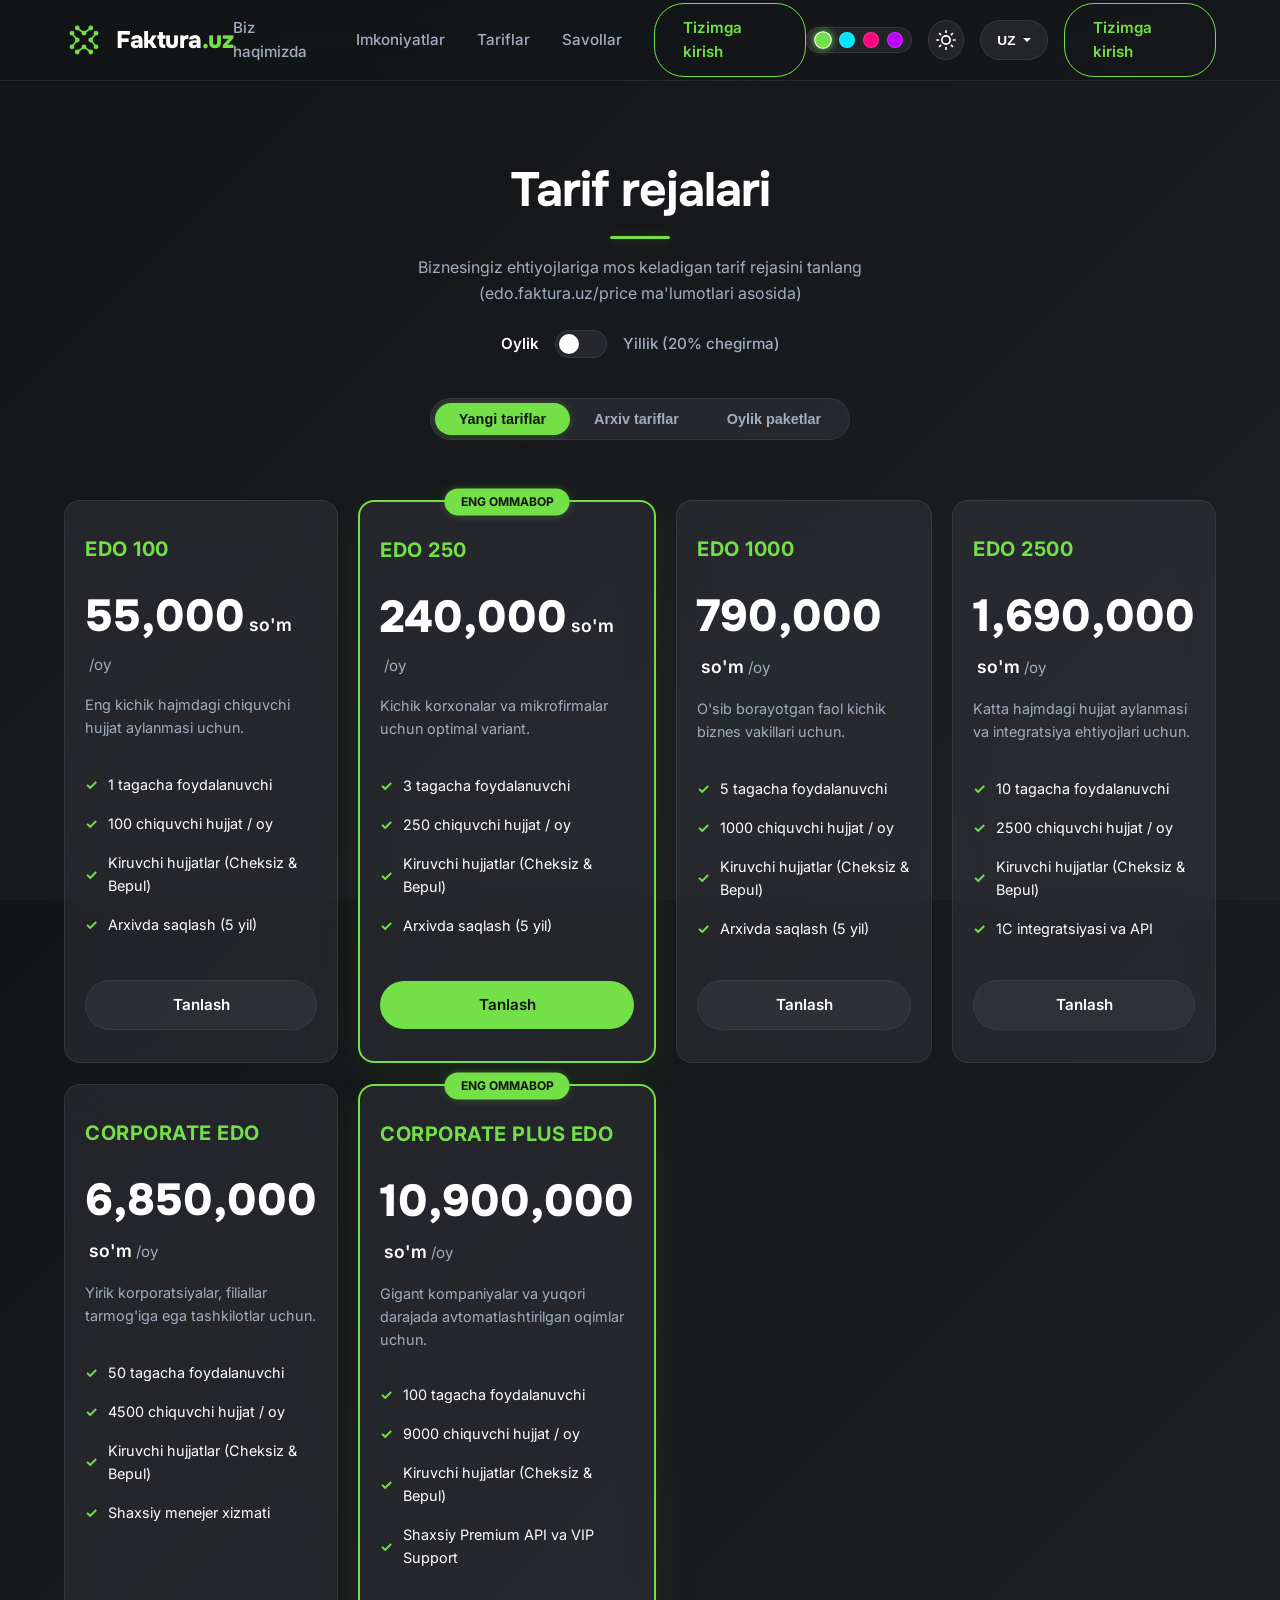
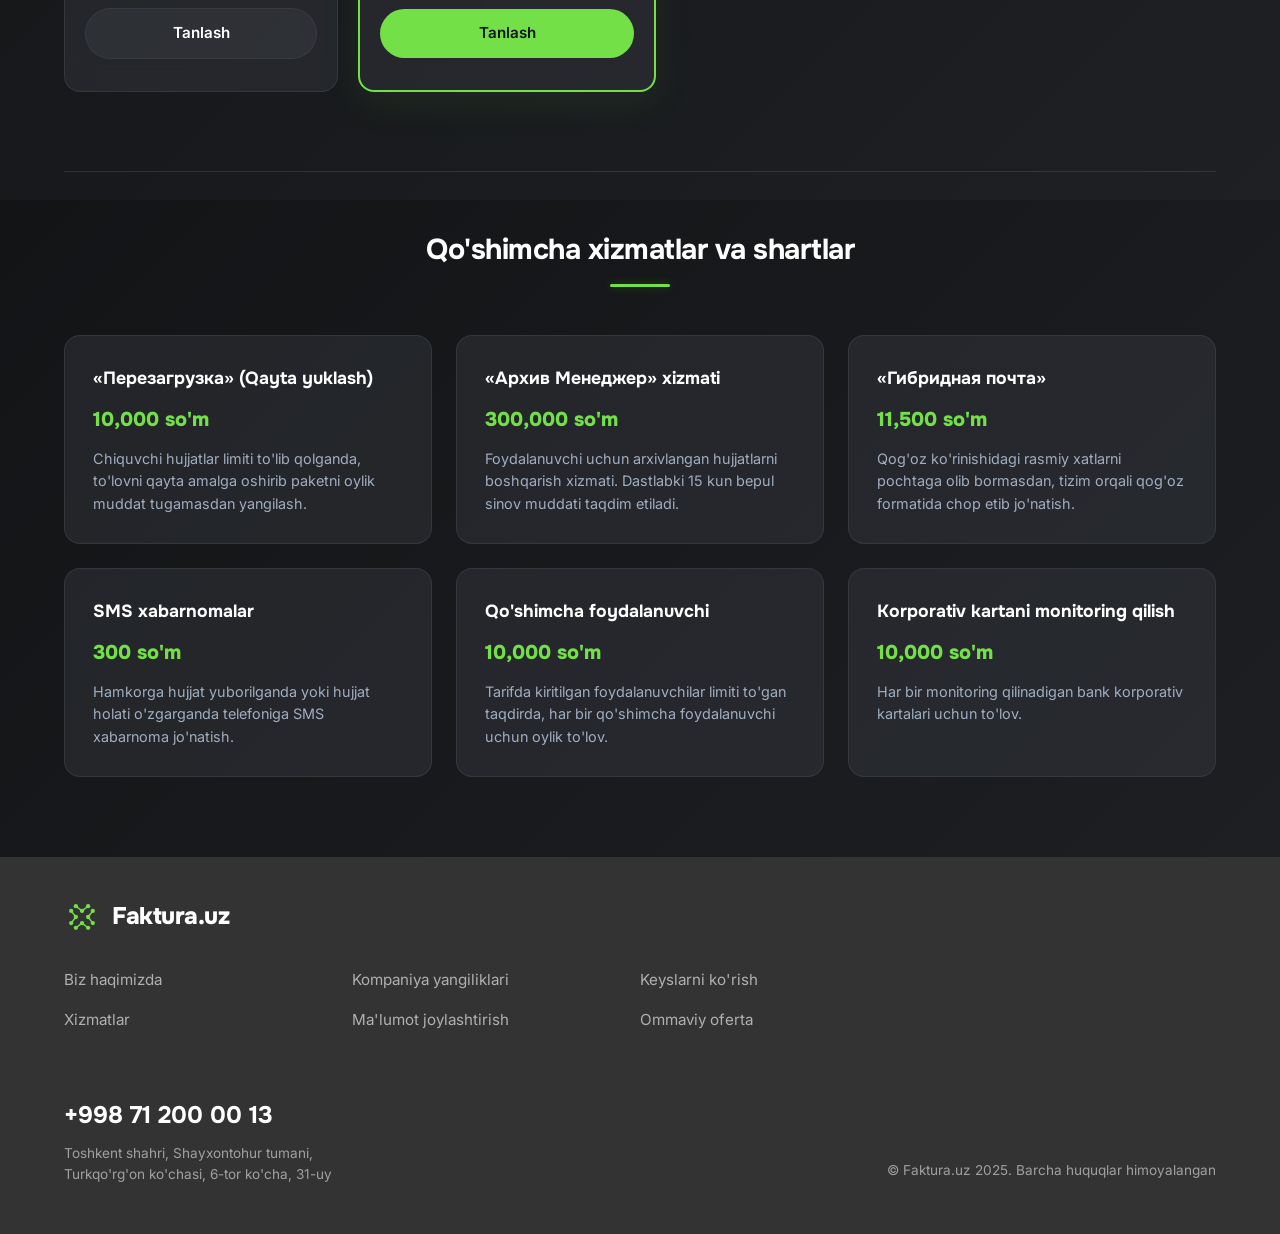
==== commit cf03f6f7: "feat: add kinetic title, self-drawing logo, riso cursor trail, film-strip switcher, and pricing tab " ====
--- a/price.html
+++ b/price.html
@@ -25,7 +25,7 @@
   <header id="mainHeader" class="glass-header">
     <div class="container header-container">
       <a href="index.html" class="logo" id="logoLink">
-        <svg class="logo-svg" viewBox="0 0 100 100" width="40" height="40">
+        <svg class="logo-svg logo-unloaded" viewBox="0 0 100 100" width="40" height="40">
           <line x1="50" y1="33" x2="33" y2="20" stroke="currentColor" stroke-width="4" stroke-linecap="round" />
           <line x1="50" y1="33" x2="67" y2="20" stroke="currentColor" stroke-width="4" stroke-linecap="round" />
           <line x1="67" y1="50" x2="80" y2="33" stroke="currentColor" stroke-width="4" stroke-linecap="round" />
@@ -58,10 +58,27 @@
         <a href="index.html#features" class="nav-link" data-i18n="nav_features">Imkoniyatlar</a>
         <a href="price.html" class="nav-link" data-i18n="nav_pricing">Tariflar</a>
         <a href="index.html#faq" class="nav-link" data-i18n="nav_faq">Savollar</a>
+        <a href="https://account.faktura.uz/Login?" class="btn btn-outline mobile-nav-login" data-i18n="btn_login">Tizimga kirish</a>
+        
+        <!-- Mobile Accent Theme Film Strip -->
+        <div class="film-strip-selector">
+          <div class="film-swatch swatch-lime active" data-theme="lime" title="Lime Green"></div>
+          <div class="film-swatch swatch-blue" data-theme="blue" title="Electric Blue"></div>
+          <div class="film-swatch swatch-pink" data-theme="pink" title="Cyber Pink"></div>
+          <div class="film-swatch swatch-purple" data-theme="purple" title="Neon Purple"></div>
+        </div>
       </nav>
 
       <!-- Action buttons -->
       <div class="header-actions">
+        <!-- Accent Theme Film Strip -->
+        <div class="film-strip-selector">
+          <div class="film-swatch swatch-lime active" data-theme="lime" title="Lime Green"></div>
+          <div class="film-swatch swatch-blue" data-theme="blue" title="Electric Blue"></div>
+          <div class="film-swatch swatch-pink" data-theme="pink" title="Cyber Pink"></div>
+          <div class="film-swatch swatch-purple" data-theme="purple" title="Neon Purple"></div>
+        </div>
+
         <!-- Theme Toggle -->
         <button id="themeToggleBtn" class="action-btn-circle" aria-label="Toggle Theme">
           <svg class="theme-sun-icon" viewBox="0 0 24 24" width="20" height="20">
@@ -352,7 +369,10 @@
       </div>
 
       <!-- OYLIK PAKETLAR GRID -->
-      <div class="pricing-g          <!-- EDO 5 -->
+      <div class="pricing-grid-container" id="gridDocPackages">
+        <div class="pricing-grid grid-4-cols">
+          
+          <!-- EDO 5 -->
           <div class="pricing-card reveal reveal-scale delay-100">
             <div class="pricing-plan-name">EDO 5</div>
             <div class="price-container">
--- a/style.css
+++ b/style.css
@@ -2,7 +2,7 @@
    Design System & Variables
    ========================================================================== */
 
-:root {
+:root, html.theme-lime {
   /* Color Palette (Dark Theme Default) */
   --bg-color: #131416;
   --bg-gradient: linear-gradient(135deg, #131416 0%, #1e2024 100%);
@@ -26,6 +26,27 @@
   --font-body: 'Inter', sans-serif;
 }
 
+html.theme-blue {
+  --accent-color: #00e5ff;
+  --accent-hover: #33ebff;
+  --accent-glow: 0 0 12px rgba(0, 229, 255, 0.5), 0 0 24px rgba(0, 229, 255, 0.2);
+  --accent-glow-subtle: 0 0 8px rgba(0, 229, 255, 0.25);
+}
+
+html.theme-pink {
+  --accent-color: #ff007f;
+  --accent-hover: #ff3399;
+  --accent-glow: 0 0 12px rgba(255, 0, 127, 0.5), 0 0 24px rgba(255, 0, 127, 0.2);
+  --accent-glow-subtle: 0 0 8px rgba(255, 0, 127, 0.25);
+}
+
+html.theme-purple {
+  --accent-color: #bd00ff;
+  --accent-hover: #ca33ff;
+  --accent-glow: 0 0 12px rgba(189, 0, 255, 0.5), 0 0 24px rgba(189, 0, 255, 0.2);
+  --accent-glow-subtle: 0 0 8px rgba(189, 0, 255, 0.25);
+}
+
 /* Light Theme Variables overrides */
 html.light {
   --bg-color: #f7f9fc;
@@ -350,6 +371,7 @@
   border: none;
   cursor: pointer;
   z-index: 101;
+  padding: 4px;
 }
 
 .mobile-menu-toggle span {
@@ -357,6 +379,21 @@
   height: 2px;
   background-color: var(--text-main);
   transition: var(--transition-smooth);
+  transform-origin: center;
+}
+
+/* Hamburger -> X animation when open */
+.mobile-menu-toggle.open span:nth-child(1) {
+  transform: translateY(8px) rotate(45deg);
+}
+
+.mobile-menu-toggle.open span:nth-child(2) {
+  opacity: 0;
+  transform: scaleX(0);
+}
+
+.mobile-menu-toggle.open span:nth-child(3) {
+  transform: translateY(-8px) rotate(-45deg);
 }
 
 /* ==========================================================================
@@ -564,6 +601,7 @@
   display: flex;
   align-items: center;
   gap: 12px;
+  min-width: 0;
 }
 
 .mock-icon {
@@ -572,6 +610,7 @@
   border-radius: 8px;
   background-color: rgba(115, 224, 71, 0.15);
   position: relative;
+  flex-shrink: 0;
 }
 
 .doc-icon::before {
@@ -589,16 +628,23 @@
 .mock-item-info {
   display: flex;
   flex-direction: column;
+  min-width: 0;
 }
 
 .mock-item-name {
   font-size: 0.85rem;
   font-weight: 600;
+  white-space: nowrap;
+  overflow: hidden;
+  text-overflow: ellipsis;
 }
 
 .mock-item-date {
   font-size: 0.7rem;
   color: var(--text-muted);
+  white-space: nowrap;
+  overflow: hidden;
+  text-overflow: ellipsis;
 }
 
 .status-badge {
@@ -606,6 +652,8 @@
   font-weight: 600;
   padding: 4px 10px;
   border-radius: 20px;
+  white-space: nowrap;
+  flex-shrink: 0;
 }
 
 .status-signed {
@@ -980,6 +1028,7 @@
   font-weight: 700;
   text-transform: uppercase;
   box-shadow: var(--accent-glow-subtle);
+  white-space: nowrap;
 }
 
 .pricing-plan-name {
@@ -994,6 +1043,7 @@
   display: flex;
   align-items: baseline;
   margin-bottom: 16px;
+  flex-wrap: wrap;
 }
 
 .price-value {
@@ -1242,11 +1292,6 @@
   color: #ffffff;
 }
 
-.footer-blue-line {
-  height: 4px;
-  background-color: #0078d4;
-  width: 100%;
-}
 
 .footer-content-wrap {
   padding-top: 40px;
@@ -1330,32 +1375,6 @@
   padding-bottom: 4px; /* Align vertically with address text bottom */
 }
 
-/* Responsive adjustments */
-@media screen and (max-width: 1024px) {
-  .footer-links-grid {
-    grid-template-columns: repeat(3, 1fr);
-    gap: 32px;
-  }
-}
-
-@media screen and (max-width: 768px) {
-  .footer-links-grid {
-    grid-template-columns: 1fr;
-    gap: 20px;
-    margin-bottom: 40px;
-  }
-  
-  .footer-bottom-row {
-    flex-direction: column;
-    align-items: flex-start;
-    gap: 24px;
-  }
-  
-  .footer-copyright {
-    padding-bottom: 0;
-  }
-}
-
 /* ==========================================================================
    Animations
    ========================================================================== */
@@ -1375,110 +1394,481 @@
    Responsive Media Queries
    ========================================================================== */
 
+/* ---------- Tablet (max 1024px) ---------- */
 @media screen and (max-width: 1024px) {
+  .header-container {
+    height: 70px;
+  }
+
+  .hero {
+    padding-top: 130px;
+    padding-bottom: 60px;
+  }
+
   .hero-container {
     grid-template-columns: 1fr;
     gap: 40px;
     text-align: center;
   }
-  
+
+  .hero-title {
+    font-size: 2.6rem;
+  }
+
   .hero-desc {
     margin: 0 auto;
   }
-  
+
   .hero-cta-group {
     justify-content: center;
   }
-  
+
   .hero-stats {
     justify-content: center;
     gap: 32px;
   }
-  
+
   .hero-visual {
     justify-content: center;
     margin-top: 16px;
   }
-  
+
+  .dashboard-mockup {
+    max-width: 460px;
+  }
+
+  .section-title {
+    font-size: 1.9rem;
+  }
+
+  .about, .features, .pricing, .faq {
+    padding: 60px 0;
+  }
+
+  .section-header {
+    margin-bottom: 40px;
+  }
+
   .about-grid, .features-grid, .pricing-grid {
     grid-template-columns: repeat(2, 1fr);
   }
-  
+
+  .footer-links-grid {
+    grid-template-columns: repeat(3, 1fr);
+    gap: 32px;
+  }
+
   .footer-top {
     grid-template-columns: 1fr 1fr;
   }
-  
+
   .footer-socials {
     grid-column: span 2;
     flex-direction: row;
     align-items: center;
     justify-content: space-between;
   }
-  
+
   .social-icons-only {
     justify-content: flex-end;
   }
 }
 
+/* ---------- Mobile (max 768px) ---------- */
 @media screen and (max-width: 768px) {
+  .container {
+    padding: 0 16px;
+  }
+
+  /* Header: show hamburger, hide login CTA in header */
   .mobile-menu-toggle {
     display: flex;
   }
-  
+
+  .header-container {
+    height: 64px;
+  }
+
   .nav-menu {
     position: fixed;
     top: 0;
     right: -100%;
     width: 280px;
     height: 100vh;
+    height: 100dvh;
     background-color: var(--bg-color);
     border-left: 1px solid var(--panel-border);
     flex-direction: column;
     align-items: flex-start;
-    padding: 100px 40px;
+    padding: 100px 32px;
     gap: 24px;
-    transition: var(--transition-smooth);
+    transition: right 0.35s cubic-bezier(0.4, 0, 0.2, 1);
     box-shadow: -10px 0 30px rgba(0,0,0,0.2);
     backdrop-filter: blur(12px);
-  }
-  
+    z-index: 100;
+  }
+
   .nav-menu.active {
     right: 0;
   }
-  
+
+  .nav-link {
+    font-size: 1.1rem;
+    width: 100%;
+    padding: 8px 0;
+  }
+
   .header-actions {
     margin-right: 16px;
   }
-  
+
+  /* Hide the login button on small screens */
+  .header-actions #headerLoginBtn {
+    display: none;
+  }
+
+  /* Hero responsive */
+  .hero {
+    padding-top: 110px;
+    padding-bottom: 48px;
+  }
+
   .hero-title {
-    font-size: 2.4rem;
-  }
-  
+    font-size: 2rem;
+    letter-spacing: -1px;
+  }
+
+  .hero-desc {
+    font-size: 1rem;
+  }
+
+  .hero-cta-group {
+    flex-direction: column;
+    align-items: center;
+    gap: 12px;
+  }
+
+  .hero-cta-group .btn {
+    width: 100%;
+    max-width: 320px;
+  }
+
+  .hero-stats {
+    flex-wrap: wrap;
+    gap: 24px;
+    justify-content: center;
+  }
+
+  .stat-number {
+    font-size: 1.8rem;
+  }
+
+  .dashboard-mockup {
+    max-width: 100%;
+  }
+
+  .mock-item-date {
+    display: none;
+  }
+
+  /* Section spacing */
+  .about, .features, .pricing, .faq {
+    padding: 48px 0;
+  }
+
+  .section-header {
+    margin-bottom: 32px;
+  }
+
+  .section-title {
+    font-size: 1.65rem;
+  }
+
+  .section-subtitle {
+    font-size: 0.9rem;
+  }
+
   .about-grid, .features-grid, .pricing-grid {
     grid-template-columns: 1fr;
   }
-  
+
+  .about-card {
+    padding: 28px;
+  }
+
+  .feature-card {
+    padding: 24px;
+  }
+
+  .pricing-card {
+    padding: 32px 24px;
+  }
+
+  .price-value {
+    font-size: 2.2rem;
+  }
+
+  /* Billing toggle text smaller */
+  .billing-toggle-container {
+    gap: 10px;
+  }
+
+  .billing-label {
+    font-size: 0.85rem;
+  }
+
+  /* FAQ */
+  .faq-question {
+    padding: 20px 16px;
+    font-size: 0.95rem;
+  }
+
+  .faq-answer p {
+    padding: 0 16px 20px;
+    font-size: 0.9rem;
+  }
+
+  /* Footer */
+  .footer-links-grid {
+    grid-template-columns: 1fr;
+    gap: 20px;
+    margin-bottom: 40px;
+  }
+
+  .footer-bottom-row {
+    flex-direction: column;
+    align-items: flex-start;
+    gap: 24px;
+  }
+
+  .footer-copyright {
+    padding-bottom: 0;
+  }
+
+  .contact-phone {
+    font-size: 1.3rem;
+  }
+
+  .footer-content-wrap {
+    padding-top: 28px;
+  }
+
+  .view-all-tariffs-container {
+    margin-top: 32px;
+  }
+
+  .btn-view-all {
+    font-size: 0.95rem;
+    padding: 14px 24px;
+  }
+
+  /* Pricing page specific */
+  .pricing-grid.grid-4-cols {
+    grid-template-columns: 1fr;
+  }
+
+  .additional-services-grid {
+    grid-template-columns: 1fr;
+  }
+
   .footer-top {
     grid-template-columns: 1fr;
     gap: 32px;
   }
-  
+
   .footer-socials {
     grid-column: span 1;
     flex-direction: column;
     align-items: flex-start;
     gap: 12px;
   }
-  
+
   .social-icons-only {
     justify-content: flex-start;
     width: 100%;
   }
-  
+
   .footer-bottom-container {
     flex-direction: column;
     gap: 12px;
     text-align: center;
+  }
+}
+
+/* ---------- Small Mobile (max 480px) ---------- */
+@media screen and (max-width: 480px) {
+  .container {
+    padding: 0 12px;
+  }
+
+  .logo {
+    font-size: 1.25rem;
+    gap: 8px;
+  }
+
+  .logo-svg {
+    width: 32px !important;
+    height: 32px !important;
+  }
+
+  .hero {
+    padding-top: 96px;
+    padding-bottom: 40px;
+  }
+
+  .hero-title {
+    font-size: 1.65rem;
+    letter-spacing: -0.5px;
+  }
+
+  .hero-desc {
+    font-size: 0.92rem;
+  }
+
+  .hero-stats {
+    gap: 16px;
+    padding-top: 24px;
+  }
+
+  .stat-number {
+    font-size: 1.5rem;
+  }
+
+  .stat-label {
+    font-size: 0.8rem;
+  }
+
+  /* Dashboard mockup: hide chart on very small screens */
+  .mock-chart {
+    display: none;
+  }
+
+  .mock-stats-grid {
+    grid-template-columns: 1fr 1fr 1fr;
+    gap: 8px;
+  }
+
+  .mock-stat-box {
+    padding: 8px;
+  }
+
+  .mock-value {
+    font-size: 0.95rem;
+  }
+
+  .mock-label {
+    font-size: 0.65rem;
+  }
+
+  .dashboard-body {
+    padding: 12px;
+    gap: 12px;
+  }
+
+  .section-title {
+    font-size: 1.4rem;
+  }
+
+  .section-subtitle {
+    font-size: 0.85rem;
+  }
+
+  .about, .features, .pricing, .faq {
+    padding: 36px 0;
+  }
+
+  .section-header {
+    margin-bottom: 24px;
+    gap: 12px;
+  }
+
+  .about-card {
+    padding: 20px;
+  }
+
+  .about-card h3 {
+    font-size: 1.1rem;
+  }
+
+  .about-card p {
+    font-size: 0.88rem;
+  }
+
+  .feature-card {
+    padding: 20px;
+    gap: 14px;
+  }
+
+  .feature-icon {
+    width: 48px;
+    height: 48px;
+  }
+
+  .pricing-card {
+    padding: 28px 20px;
+  }
+
+  .price-value {
+    font-size: 1.9rem;
+  }
+
+  .pricing-desc {
+    min-height: auto;
+    margin-bottom: 24px;
+  }
+
+  .pricing-features {
+    margin-bottom: 28px;
+    gap: 12px;
+  }
+
+  .faq-question {
+    padding: 16px 14px;
+    font-size: 0.9rem;
+    gap: 12px;
+  }
+
+  .faq-answer p {
+    padding: 0 14px 16px;
+    font-size: 0.85rem;
+  }
+
+  .billing-toggle-container {
+    flex-wrap: wrap;
+    gap: 8px;
+    justify-content: center;
+  }
+
+  .billing-label {
+    font-size: 0.8rem;
+  }
+
+  .btn {
+    padding: 10px 22px;
+    font-size: 0.9rem;
+  }
+
+  .btn-view-all {
+    font-size: 0.88rem;
+    padding: 12px 16px;
+    border-radius: 12px;
+  }
+
+  .contact-phone {
+    font-size: 1.15rem;
+  }
+
+  .contact-address {
+    font-size: 0.8rem;
+  }
+
+  .footer-copyright {
+    font-size: 0.8rem;
+  }
+
+  .nav-menu {
+    width: 100%;
+    padding: 80px 24px;
   }
 }
 
@@ -1504,7 +1894,7 @@
     grid-template-columns: repeat(4, 1fr);
     gap: 20px;
   }
-  
+
   .pricing-grid.grid-4-cols .pricing-card {
     padding: 32px 20px;
   }
@@ -1575,15 +1965,34 @@
   .additional-services-grid {
     grid-template-columns: repeat(2, 1fr);
   }
+
+  .pricing-page-title {
+    font-size: 2.4rem;
+  }
+
+  .pricing-page .pricing-detail-section {
+    padding-top: 130px;
+    padding-bottom: 60px;
+  }
 }
 
 @media screen and (max-width: 768px) {
-  .pricing-grid.grid-4-cols {
-    grid-template-columns: 1fr;
-  }
-  
-  .additional-services-grid {
-    grid-template-columns: 1fr;
+  .pricing-page-title {
+    font-size: 1.8rem;
+  }
+
+  .pricing-page .pricing-detail-section {
+    padding-top: 100px;
+    padding-bottom: 48px;
+  }
+
+  .section-title.sub-title {
+    font-size: 1.4rem;
+  }
+
+  .additional-prices-container {
+    margin-top: 48px;
+    padding-top: 36px;
   }
 }
 
@@ -1632,4 +2041,118 @@
 .delay-400 { transition-delay: 400ms; }
 .delay-500 { transition-delay: 500ms; }
 
-
+/* Film Strip Theme Selector */
+.film-strip-selector {
+  display: flex;
+  align-items: center;
+  background: var(--panel-bg);
+  border: 1px solid var(--panel-border);
+  padding: 4px 8px;
+  border-radius: 20px;
+  gap: 8px;
+  backdrop-filter: blur(8px);
+}
+.film-swatch {
+  width: 16px;
+  height: 16px;
+  border-radius: 50%;
+  cursor: pointer;
+  transition: var(--transition-smooth);
+  border: 1.5px solid rgba(255, 255, 255, 0.2);
+}
+.film-swatch:hover {
+  transform: scale(1.2);
+}
+.film-swatch.active {
+  border-color: #ffffff;
+  box-shadow: 0 0 8px var(--accent-color);
+  transform: scale(1.1);
+}
+.swatch-lime { background-color: #73E047; }
+.swatch-blue { background-color: #00e5ff; }
+.swatch-pink { background-color: #ff007f; }
+.swatch-purple { background-color: #bd00ff; }
+
+/* Hide film strip in header on mobile, show inside side drawer */
+@media screen and (max-width: 768px) {
+  header .film-strip-selector {
+    display: none;
+  }
+  .nav-menu .film-strip-selector {
+    display: flex;
+    margin-top: 16px;
+    width: 100%;
+    justify-content: space-around;
+  }
+}
+@media screen and (min-width: 769px) {
+  .nav-menu .film-strip-selector {
+    display: none;
+  }
+}
+
+/* Kinetic Typography */
+.kinetic-word {
+  display: inline-block;
+  overflow: hidden;
+  vertical-align: bottom;
+}
+.kinetic-char {
+  display: inline-block;
+  transform: translateY(110%);
+  opacity: 0;
+  transition: transform 0.8s cubic-bezier(0.19, 1, 0.22, 1), opacity 0.8s ease;
+}
+.kinetic-char.reveal {
+  transform: translateY(0);
+  opacity: 1;
+}
+
+/* Self-Drawing SVG Logo Animation */
+.logo-svg line {
+  stroke-dasharray: 50;
+  stroke-dashoffset: 50;
+  transition: stroke-dashoffset 1.4s cubic-bezier(0.19, 1, 0.22, 1);
+}
+.logo-svg circle {
+  transition: r 0.6s cubic-bezier(0.175, 0.885, 0.32, 1.275);
+}
+.logo-svg.logo-unloaded line {
+  stroke-dashoffset: 50;
+}
+.logo-svg.logo-unloaded circle {
+  r: 0 !important;
+}
+.logo-svg.animate-logo line {
+  stroke-dashoffset: 0;
+}
+.logo-svg.animate-logo circle {
+  r: 6px;
+}
+
+/* Grid Cross-Fade Slide-In transitions */
+.pricing-grid-container {
+  opacity: 0;
+  transform: translateX(30px);
+  transition: opacity 0.5s cubic-bezier(0.19, 1, 0.22, 1), transform 0.5s cubic-bezier(0.19, 1, 0.22, 1);
+}
+.pricing-grid-container.show {
+  opacity: 1;
+  transform: translateX(0);
+}
+
+/* Mobile overlay for when nav menu is open */
+.nav-overlay {
+  display: none;
+  position: fixed;
+  inset: 0;
+  background: rgba(0, 0, 0, 0.5);
+  z-index: 99;
+  opacity: 0;
+  transition: opacity 0.3s ease;
+}
+
+.nav-overlay.active {
+  display: block;
+  opacity: 1;
+}
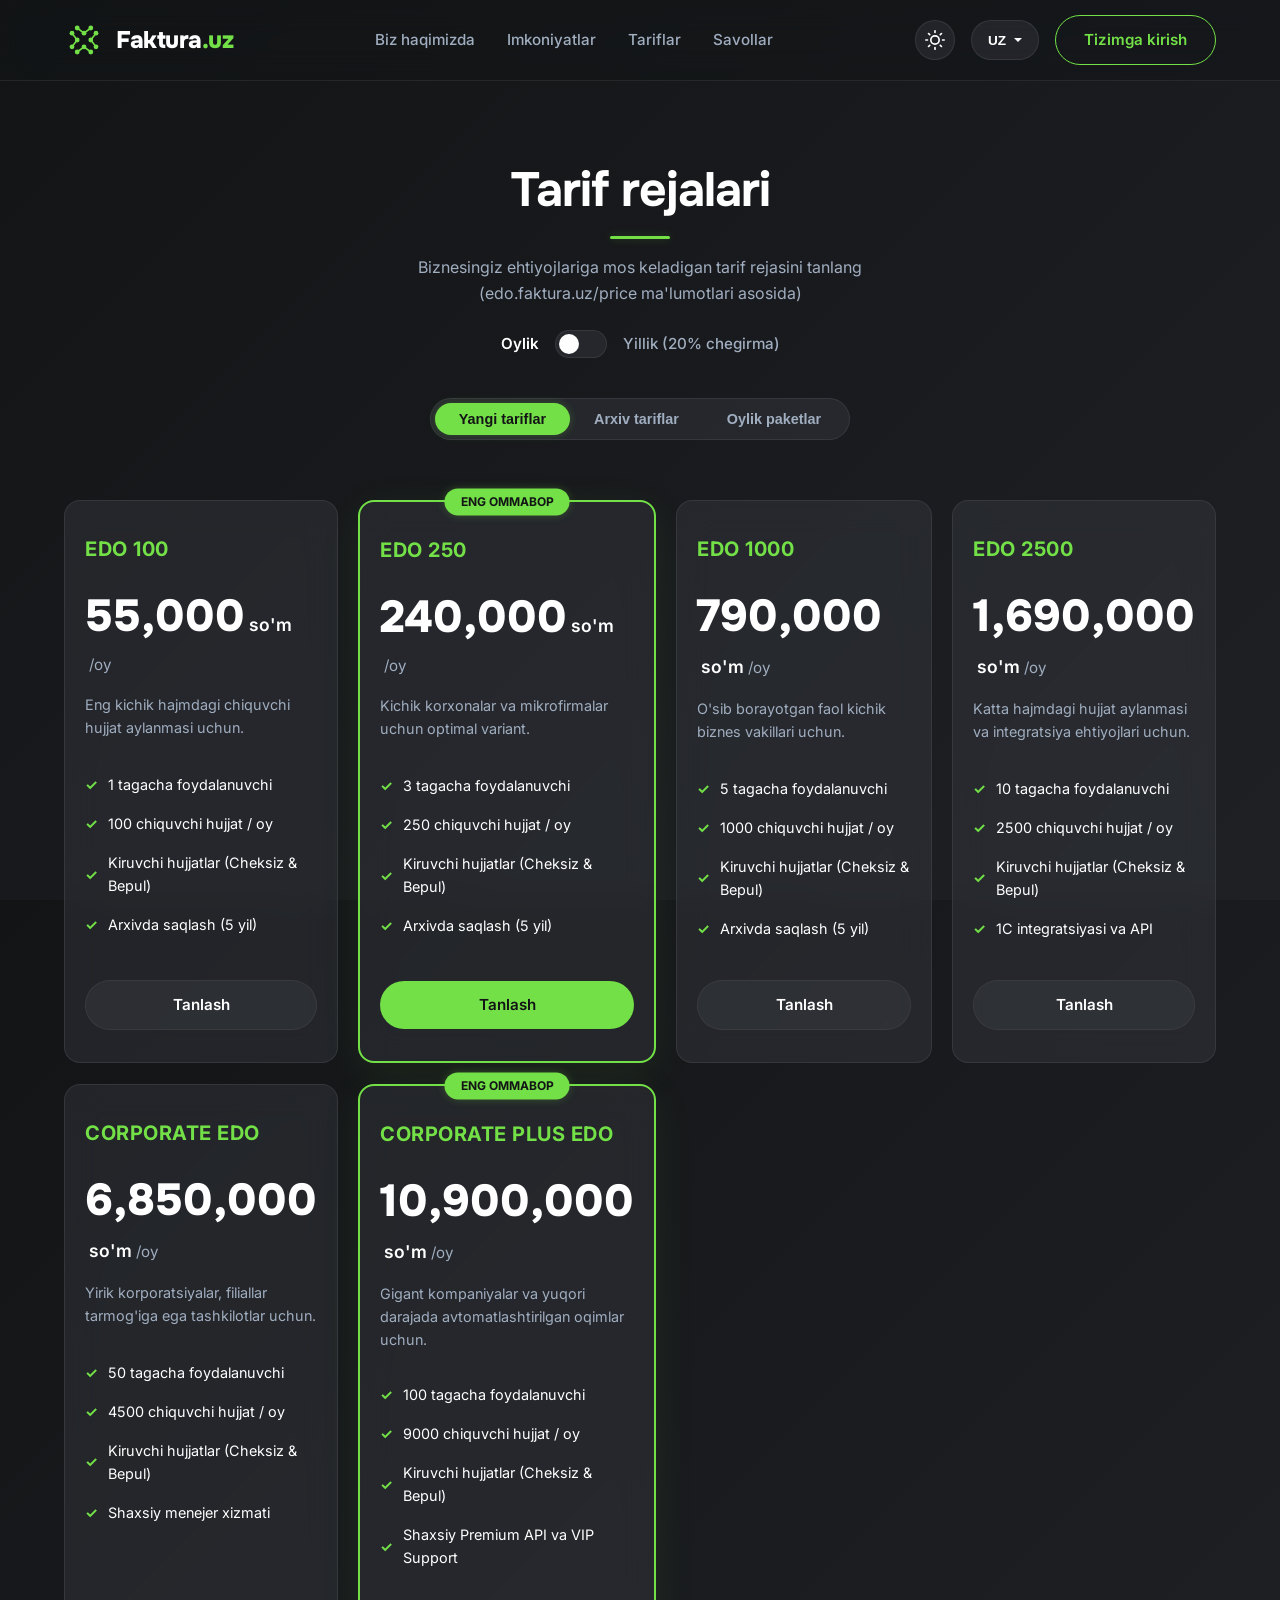
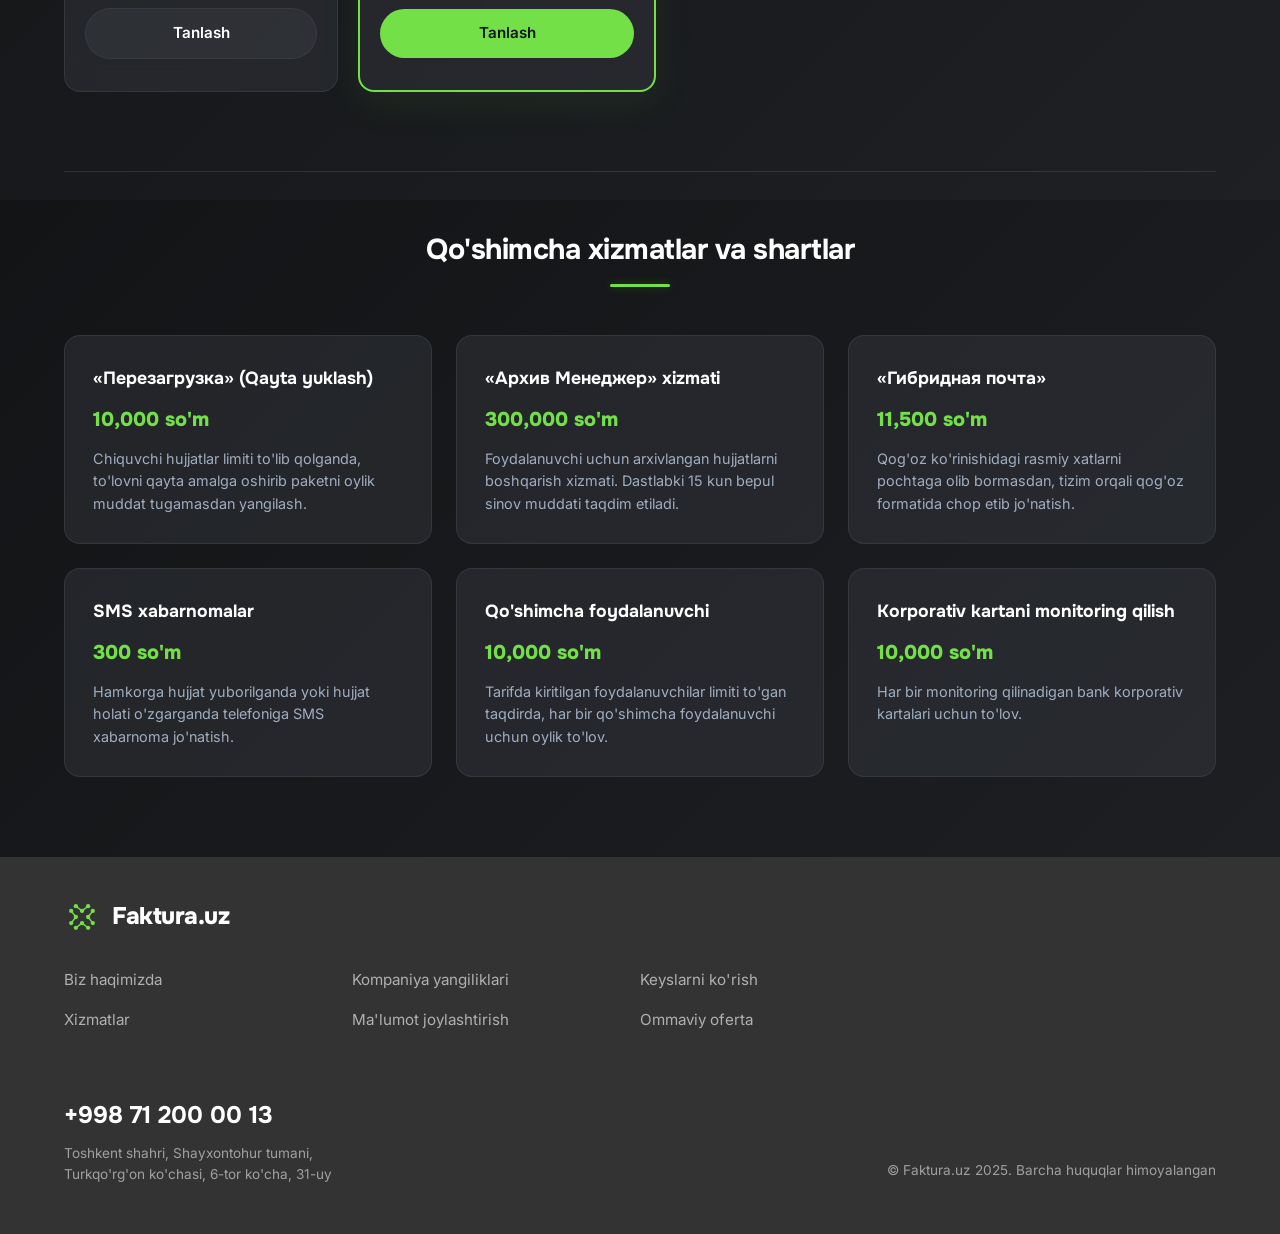
==== commit 1a21dc8f: "fix: remove film-strip swatches theme selector" ====
--- a/price.html
+++ b/price.html
@@ -59,25 +59,10 @@
         <a href="price.html" class="nav-link" data-i18n="nav_pricing">Tariflar</a>
         <a href="index.html#faq" class="nav-link" data-i18n="nav_faq">Savollar</a>
         <a href="https://account.faktura.uz/Login?" class="btn btn-outline mobile-nav-login" data-i18n="btn_login">Tizimga kirish</a>
-        
-        <!-- Mobile Accent Theme Film Strip -->
-        <div class="film-strip-selector">
-          <div class="film-swatch swatch-lime active" data-theme="lime" title="Lime Green"></div>
-          <div class="film-swatch swatch-blue" data-theme="blue" title="Electric Blue"></div>
-          <div class="film-swatch swatch-pink" data-theme="pink" title="Cyber Pink"></div>
-          <div class="film-swatch swatch-purple" data-theme="purple" title="Neon Purple"></div>
-        </div>
       </nav>
 
       <!-- Action buttons -->
       <div class="header-actions">
-        <!-- Accent Theme Film Strip -->
-        <div class="film-strip-selector">
-          <div class="film-swatch swatch-lime active" data-theme="lime" title="Lime Green"></div>
-          <div class="film-swatch swatch-blue" data-theme="blue" title="Electric Blue"></div>
-          <div class="film-swatch swatch-pink" data-theme="pink" title="Cyber Pink"></div>
-          <div class="film-swatch swatch-purple" data-theme="purple" title="Neon Purple"></div>
-        </div>
 
         <!-- Theme Toggle -->
         <button id="themeToggleBtn" class="action-btn-circle" aria-label="Toggle Theme">
--- a/style.css
+++ b/style.css
@@ -175,6 +175,7 @@
   color: var(--text-muted);
   position: relative;
   padding: 6px 0;
+  white-space: nowrap;
 }
 
 .nav-link:hover {
@@ -2041,55 +2042,7 @@
 .delay-400 { transition-delay: 400ms; }
 .delay-500 { transition-delay: 500ms; }
 
-/* Film Strip Theme Selector */
-.film-strip-selector {
-  display: flex;
-  align-items: center;
-  background: var(--panel-bg);
-  border: 1px solid var(--panel-border);
-  padding: 4px 8px;
-  border-radius: 20px;
-  gap: 8px;
-  backdrop-filter: blur(8px);
-}
-.film-swatch {
-  width: 16px;
-  height: 16px;
-  border-radius: 50%;
-  cursor: pointer;
-  transition: var(--transition-smooth);
-  border: 1.5px solid rgba(255, 255, 255, 0.2);
-}
-.film-swatch:hover {
-  transform: scale(1.2);
-}
-.film-swatch.active {
-  border-color: #ffffff;
-  box-shadow: 0 0 8px var(--accent-color);
-  transform: scale(1.1);
-}
-.swatch-lime { background-color: #73E047; }
-.swatch-blue { background-color: #00e5ff; }
-.swatch-pink { background-color: #ff007f; }
-.swatch-purple { background-color: #bd00ff; }
-
-/* Hide film strip in header on mobile, show inside side drawer */
-@media screen and (max-width: 768px) {
-  header .film-strip-selector {
-    display: none;
-  }
-  .nav-menu .film-strip-selector {
-    display: flex;
-    margin-top: 16px;
-    width: 100%;
-    justify-content: space-around;
-  }
-}
-@media screen and (min-width: 769px) {
-  .nav-menu .film-strip-selector {
-    display: none;
-  }
-}
+
 
 /* Kinetic Typography */
 .kinetic-word {
@@ -2156,3 +2109,10 @@
   display: block;
   opacity: 1;
 }
+
+/* Hide mobile-nav-login on desktop screens */
+@media screen and (min-width: 769px) {
+  .mobile-nav-login {
+    display: none !important;
+  }
+}
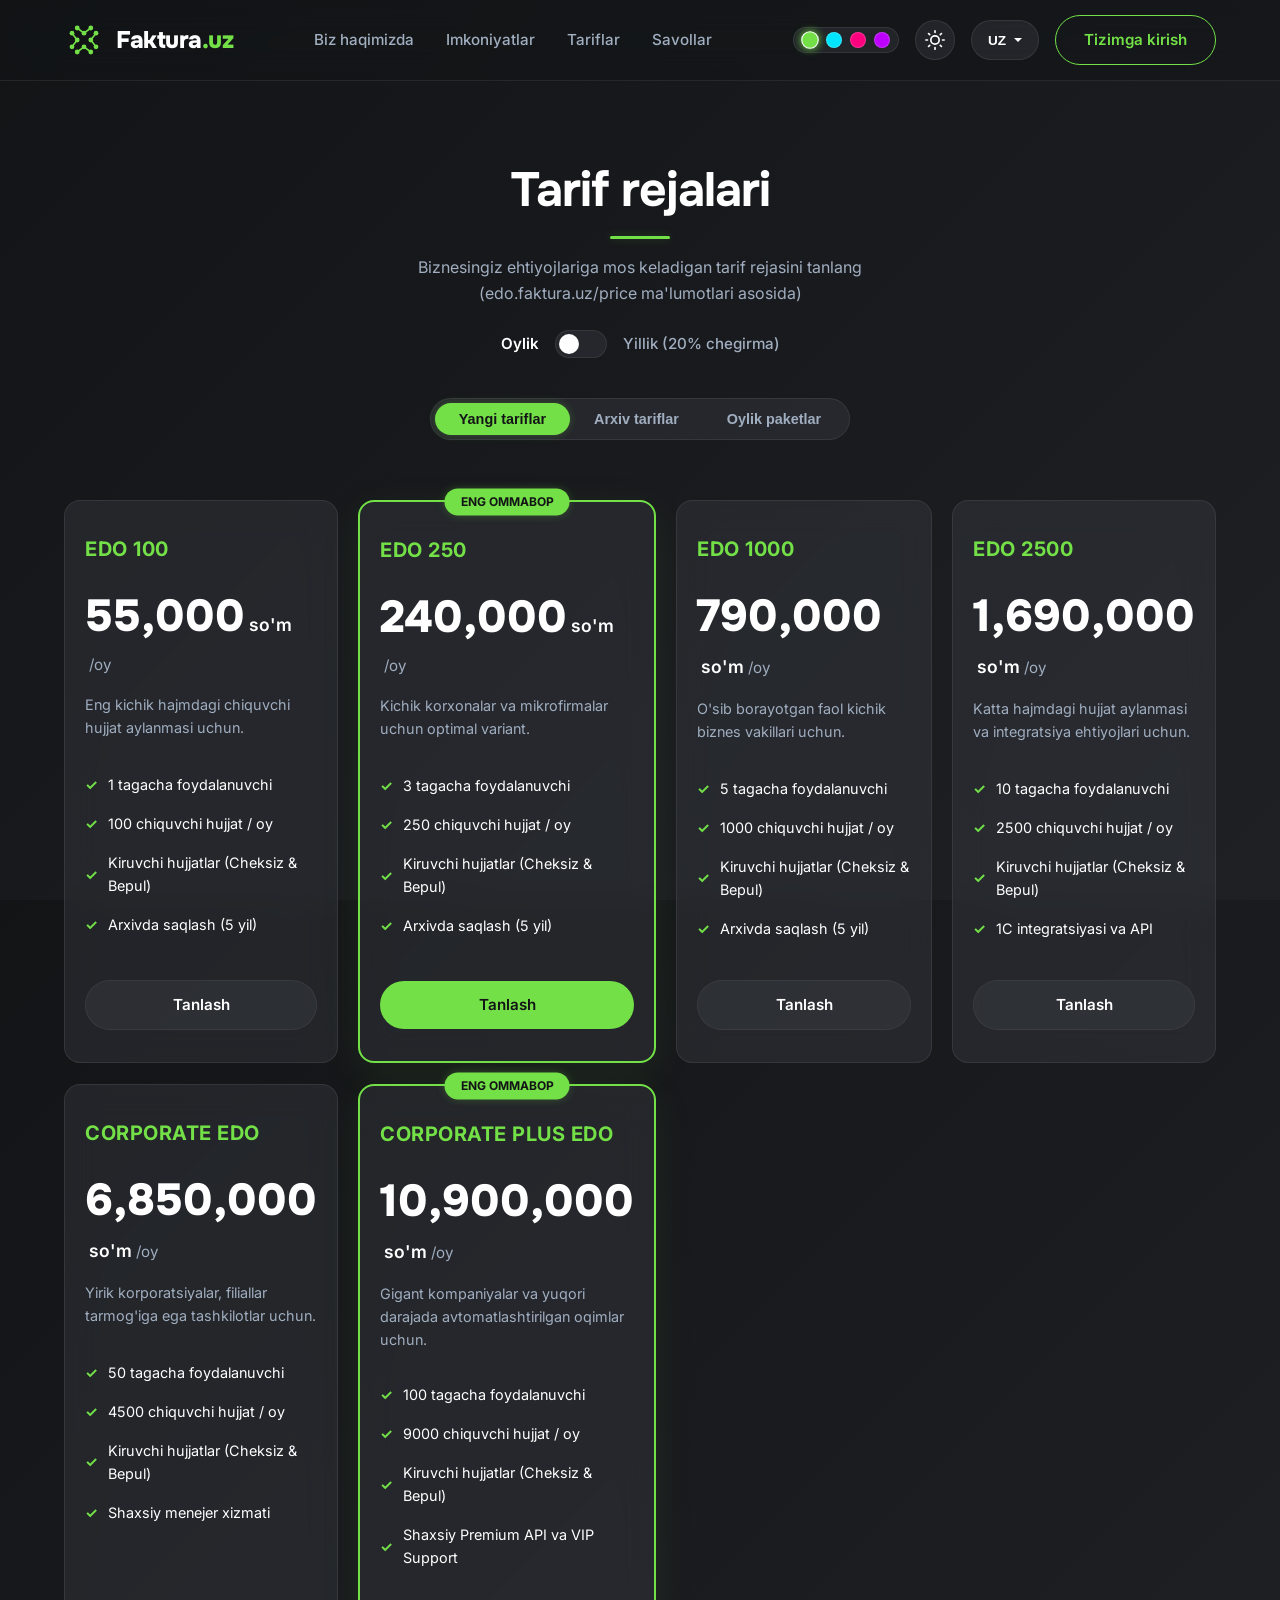
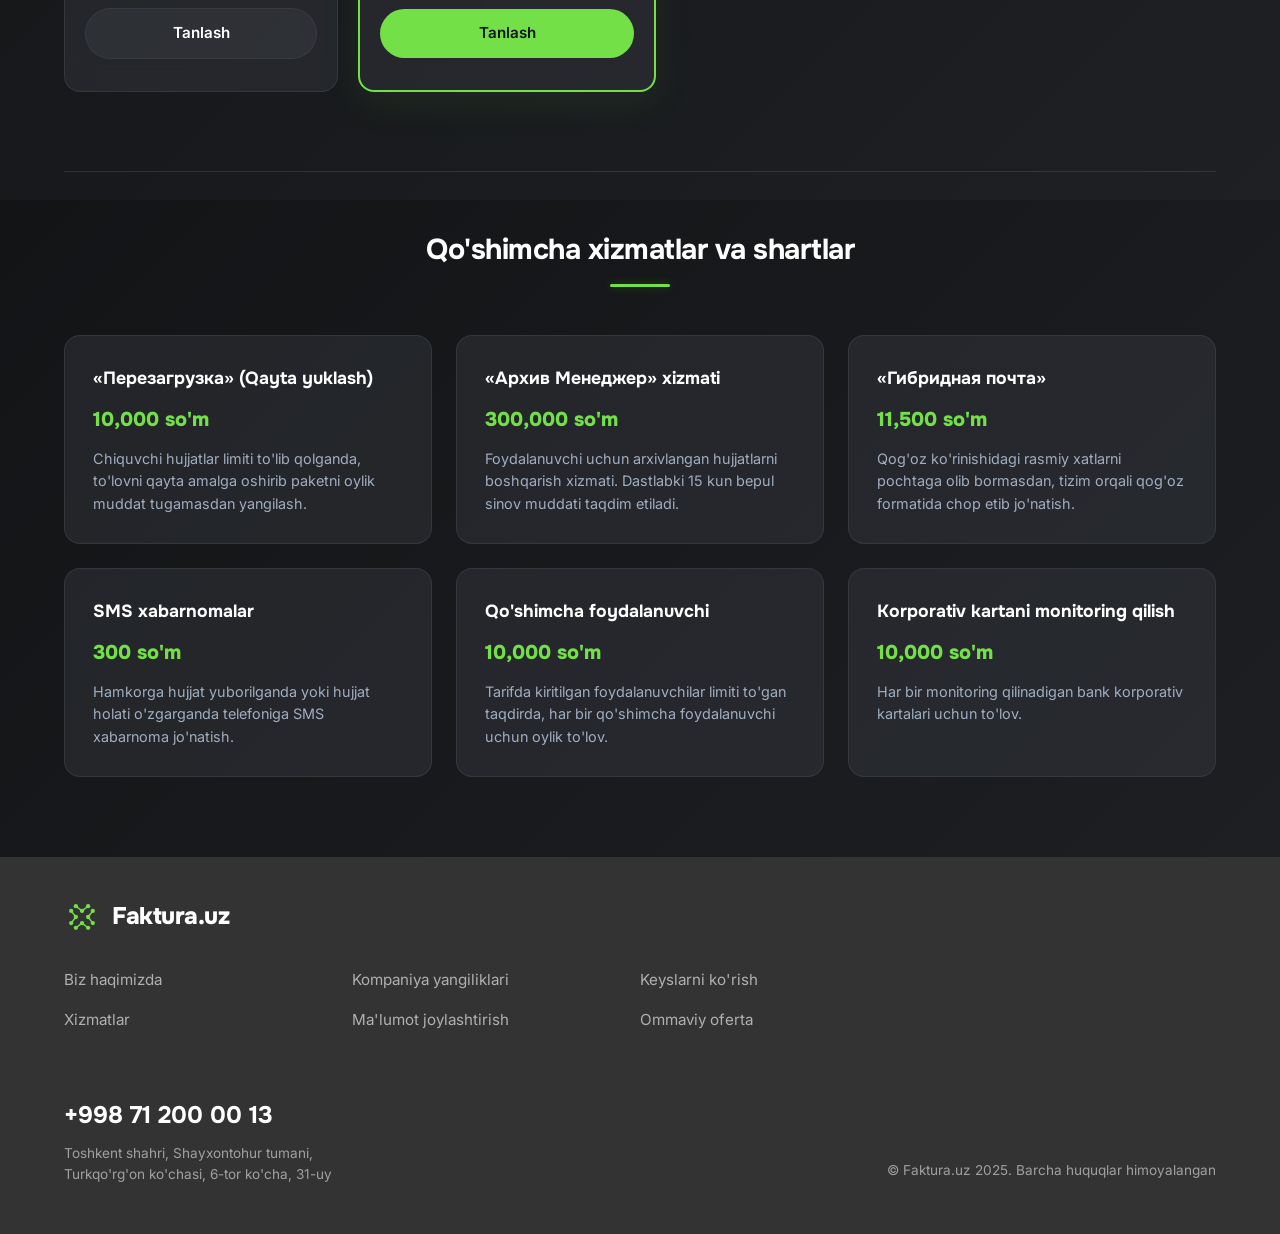
==== commit 1bb9f4be: "Revert "fix: remove film-strip swatches theme selector" This reverts commit 1a21dc8f45d01e0bdd92b4e2" ====
--- a/price.html
+++ b/price.html
@@ -59,10 +59,25 @@
         <a href="price.html" class="nav-link" data-i18n="nav_pricing">Tariflar</a>
         <a href="index.html#faq" class="nav-link" data-i18n="nav_faq">Savollar</a>
         <a href="https://account.faktura.uz/Login?" class="btn btn-outline mobile-nav-login" data-i18n="btn_login">Tizimga kirish</a>
+        
+        <!-- Mobile Accent Theme Film Strip -->
+        <div class="film-strip-selector">
+          <div class="film-swatch swatch-lime active" data-theme="lime" title="Lime Green"></div>
+          <div class="film-swatch swatch-blue" data-theme="blue" title="Electric Blue"></div>
+          <div class="film-swatch swatch-pink" data-theme="pink" title="Cyber Pink"></div>
+          <div class="film-swatch swatch-purple" data-theme="purple" title="Neon Purple"></div>
+        </div>
       </nav>
 
       <!-- Action buttons -->
       <div class="header-actions">
+        <!-- Accent Theme Film Strip -->
+        <div class="film-strip-selector">
+          <div class="film-swatch swatch-lime active" data-theme="lime" title="Lime Green"></div>
+          <div class="film-swatch swatch-blue" data-theme="blue" title="Electric Blue"></div>
+          <div class="film-swatch swatch-pink" data-theme="pink" title="Cyber Pink"></div>
+          <div class="film-swatch swatch-purple" data-theme="purple" title="Neon Purple"></div>
+        </div>
 
         <!-- Theme Toggle -->
         <button id="themeToggleBtn" class="action-btn-circle" aria-label="Toggle Theme">
--- a/style.css
+++ b/style.css
@@ -2042,7 +2042,55 @@
 .delay-400 { transition-delay: 400ms; }
 .delay-500 { transition-delay: 500ms; }
 
-
+/* Film Strip Theme Selector */
+.film-strip-selector {
+  display: flex;
+  align-items: center;
+  background: var(--panel-bg);
+  border: 1px solid var(--panel-border);
+  padding: 4px 8px;
+  border-radius: 20px;
+  gap: 8px;
+  backdrop-filter: blur(8px);
+}
+.film-swatch {
+  width: 16px;
+  height: 16px;
+  border-radius: 50%;
+  cursor: pointer;
+  transition: var(--transition-smooth);
+  border: 1.5px solid rgba(255, 255, 255, 0.2);
+}
+.film-swatch:hover {
+  transform: scale(1.2);
+}
+.film-swatch.active {
+  border-color: #ffffff;
+  box-shadow: 0 0 8px var(--accent-color);
+  transform: scale(1.1);
+}
+.swatch-lime { background-color: #73E047; }
+.swatch-blue { background-color: #00e5ff; }
+.swatch-pink { background-color: #ff007f; }
+.swatch-purple { background-color: #bd00ff; }
+
+/* Hide film strip in header on mobile, show inside side drawer */
+@media screen and (max-width: 768px) {
+  header .film-strip-selector {
+    display: none;
+  }
+  .nav-menu .film-strip-selector {
+    display: flex;
+    margin-top: 16px;
+    width: 100%;
+    justify-content: space-around;
+  }
+}
+@media screen and (min-width: 769px) {
+  .nav-menu .film-strip-selector {
+    display: none;
+  }
+}
 
 /* Kinetic Typography */
 .kinetic-word {
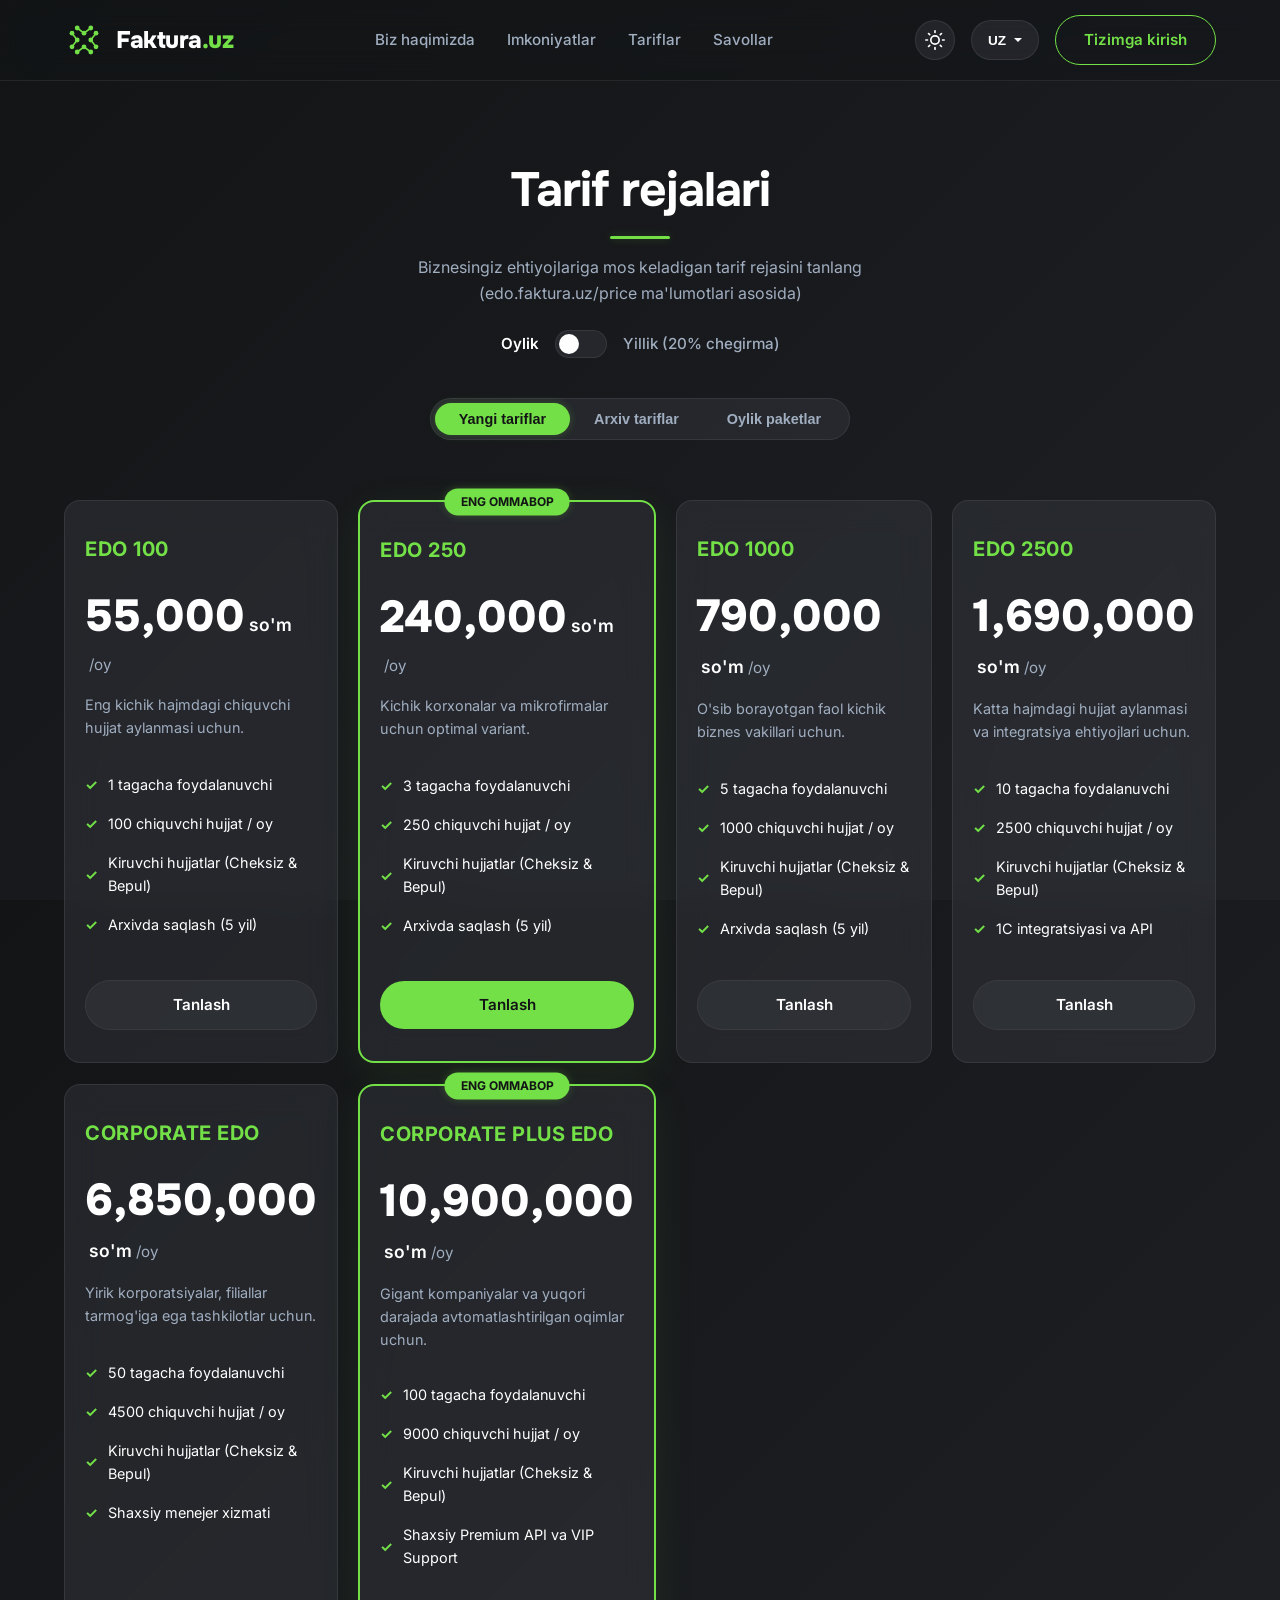
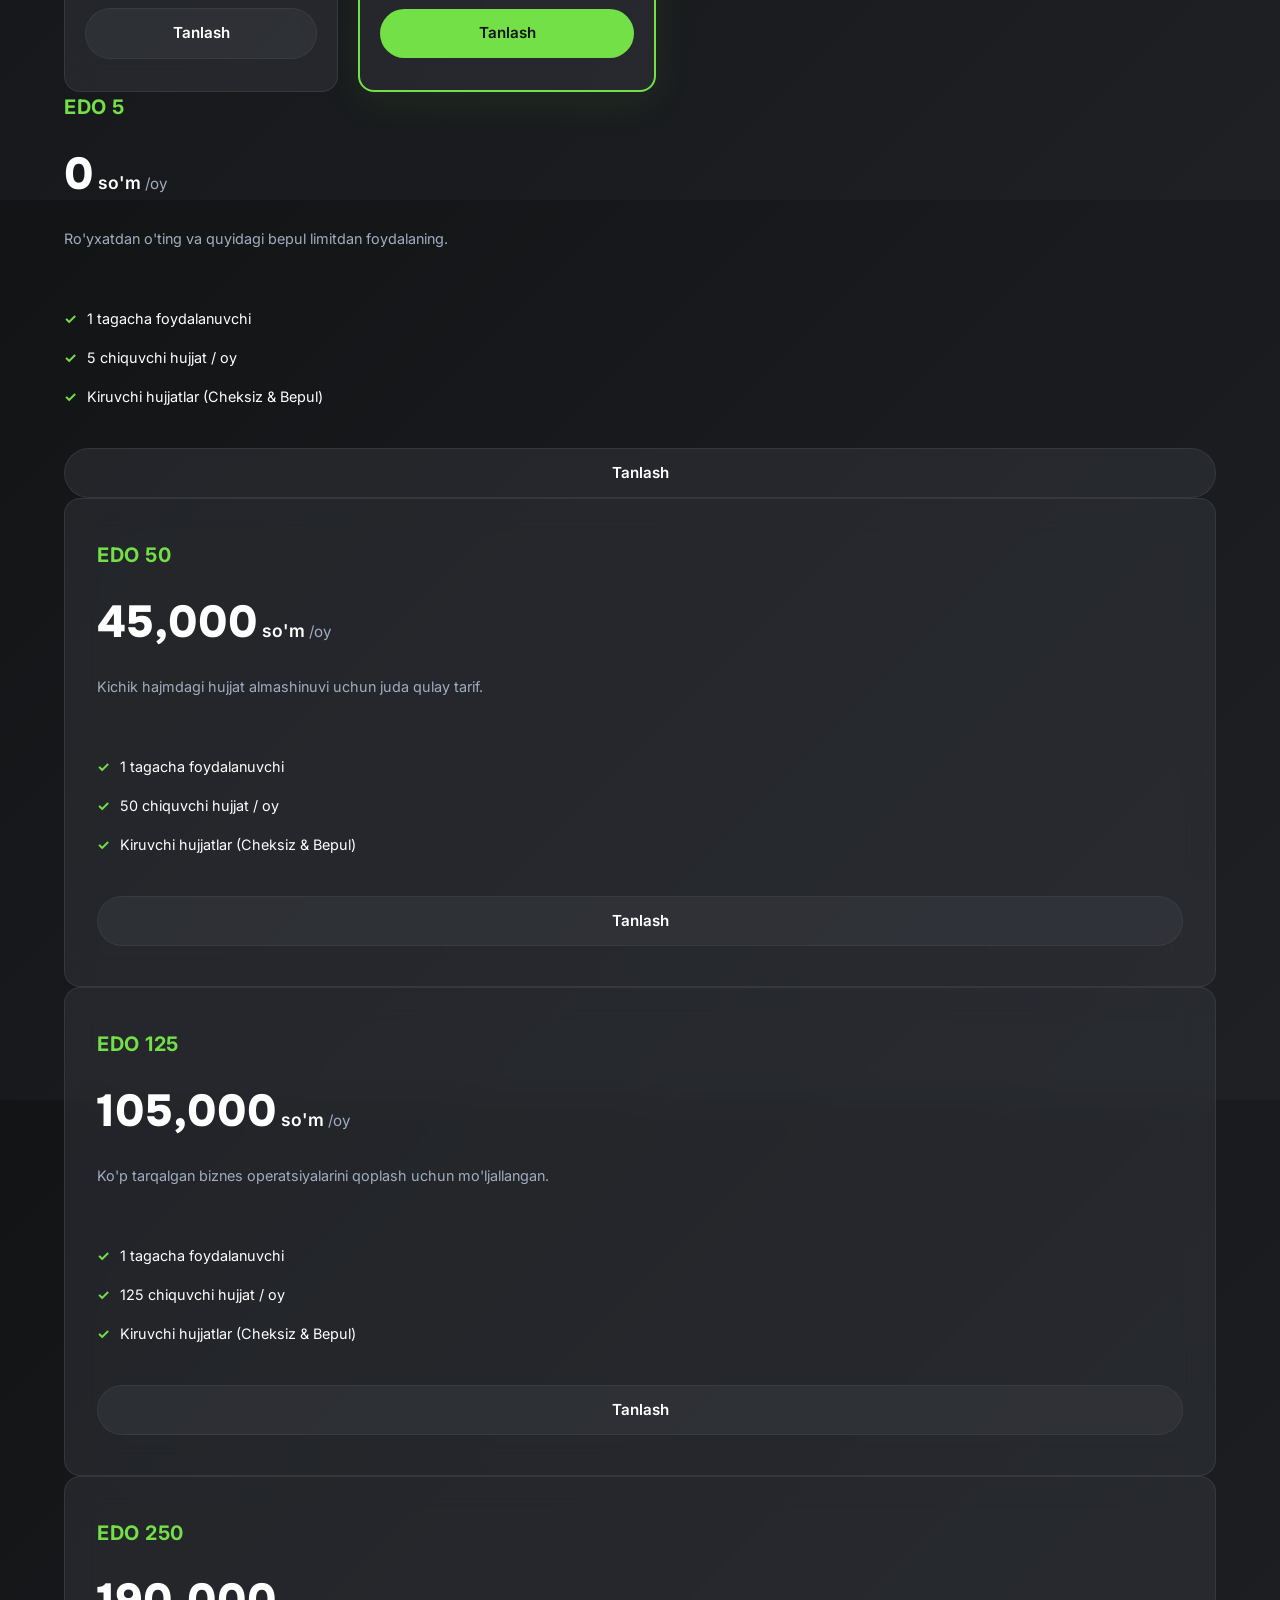
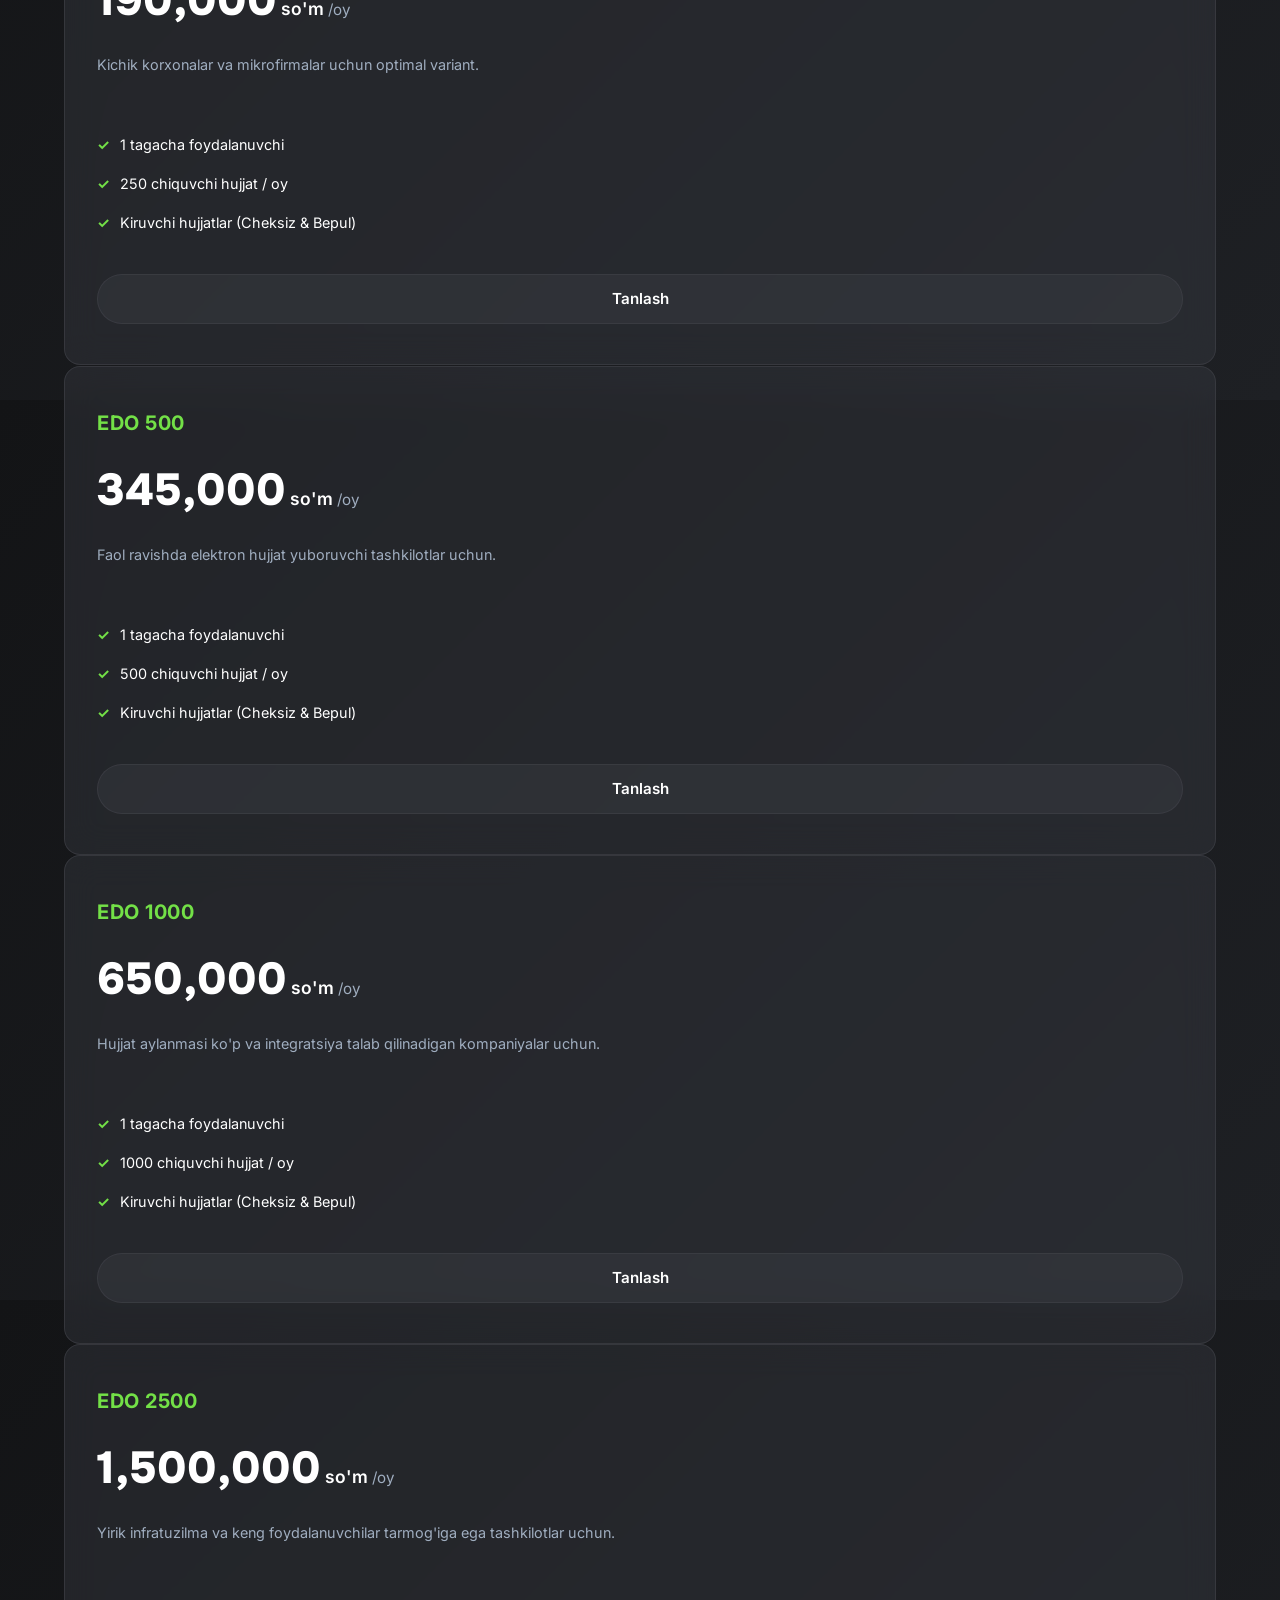
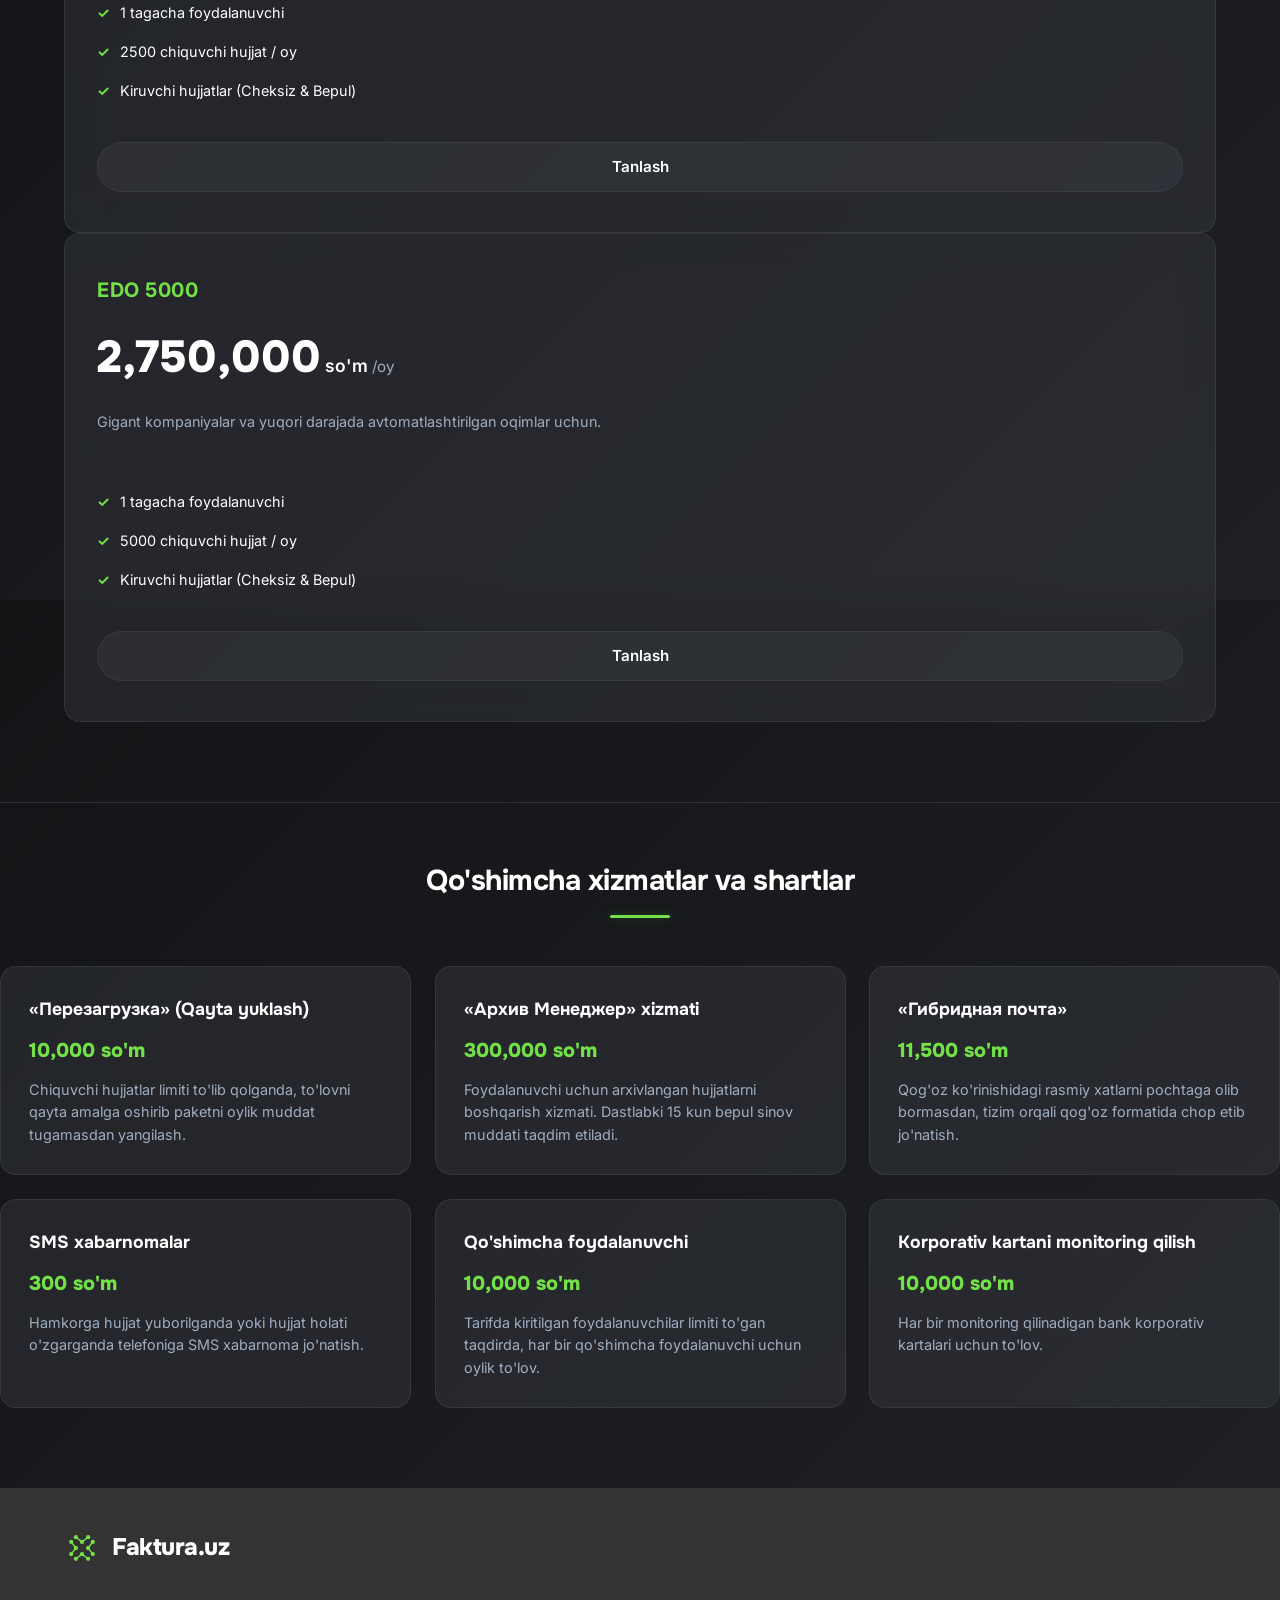
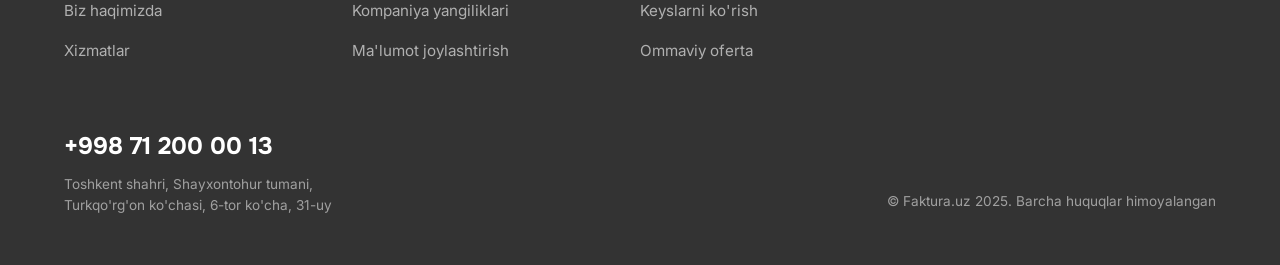
==== commit 1c897b98: "Revert "feat: add kinetic title, self-drawing logo, riso cursor trail, film-strip switcher, and pric" ====
--- a/price.html
+++ b/price.html
@@ -25,7 +25,7 @@
   <header id="mainHeader" class="glass-header">
     <div class="container header-container">
       <a href="index.html" class="logo" id="logoLink">
-        <svg class="logo-svg logo-unloaded" viewBox="0 0 100 100" width="40" height="40">
+        <svg class="logo-svg" viewBox="0 0 100 100" width="40" height="40">
           <line x1="50" y1="33" x2="33" y2="20" stroke="currentColor" stroke-width="4" stroke-linecap="round" />
           <line x1="50" y1="33" x2="67" y2="20" stroke="currentColor" stroke-width="4" stroke-linecap="round" />
           <line x1="67" y1="50" x2="80" y2="33" stroke="currentColor" stroke-width="4" stroke-linecap="round" />
@@ -58,27 +58,10 @@
         <a href="index.html#features" class="nav-link" data-i18n="nav_features">Imkoniyatlar</a>
         <a href="price.html" class="nav-link" data-i18n="nav_pricing">Tariflar</a>
         <a href="index.html#faq" class="nav-link" data-i18n="nav_faq">Savollar</a>
-        <a href="https://account.faktura.uz/Login?" class="btn btn-outline mobile-nav-login" data-i18n="btn_login">Tizimga kirish</a>
-        
-        <!-- Mobile Accent Theme Film Strip -->
-        <div class="film-strip-selector">
-          <div class="film-swatch swatch-lime active" data-theme="lime" title="Lime Green"></div>
-          <div class="film-swatch swatch-blue" data-theme="blue" title="Electric Blue"></div>
-          <div class="film-swatch swatch-pink" data-theme="pink" title="Cyber Pink"></div>
-          <div class="film-swatch swatch-purple" data-theme="purple" title="Neon Purple"></div>
-        </div>
       </nav>
 
       <!-- Action buttons -->
       <div class="header-actions">
-        <!-- Accent Theme Film Strip -->
-        <div class="film-strip-selector">
-          <div class="film-swatch swatch-lime active" data-theme="lime" title="Lime Green"></div>
-          <div class="film-swatch swatch-blue" data-theme="blue" title="Electric Blue"></div>
-          <div class="film-swatch swatch-pink" data-theme="pink" title="Cyber Pink"></div>
-          <div class="film-swatch swatch-purple" data-theme="purple" title="Neon Purple"></div>
-        </div>
-
         <!-- Theme Toggle -->
         <button id="themeToggleBtn" class="action-btn-circle" aria-label="Toggle Theme">
           <svg class="theme-sun-icon" viewBox="0 0 24 24" width="20" height="20">
@@ -369,10 +352,7 @@
       </div>
 
       <!-- OYLIK PAKETLAR GRID -->
-      <div class="pricing-grid-container" id="gridDocPackages">
-        <div class="pricing-grid grid-4-cols">
-          
-          <!-- EDO 5 -->
+      <div class="pricing-g          <!-- EDO 5 -->
           <div class="pricing-card reveal reveal-scale delay-100">
             <div class="pricing-plan-name">EDO 5</div>
             <div class="price-container">
--- a/style.css
+++ b/style.css
@@ -2,7 +2,7 @@
    Design System & Variables
    ========================================================================== */
 
-:root, html.theme-lime {
+:root {
   /* Color Palette (Dark Theme Default) */
   --bg-color: #131416;
   --bg-gradient: linear-gradient(135deg, #131416 0%, #1e2024 100%);
@@ -26,27 +26,6 @@
   --font-body: 'Inter', sans-serif;
 }
 
-html.theme-blue {
-  --accent-color: #00e5ff;
-  --accent-hover: #33ebff;
-  --accent-glow: 0 0 12px rgba(0, 229, 255, 0.5), 0 0 24px rgba(0, 229, 255, 0.2);
-  --accent-glow-subtle: 0 0 8px rgba(0, 229, 255, 0.25);
-}
-
-html.theme-pink {
-  --accent-color: #ff007f;
-  --accent-hover: #ff3399;
-  --accent-glow: 0 0 12px rgba(255, 0, 127, 0.5), 0 0 24px rgba(255, 0, 127, 0.2);
-  --accent-glow-subtle: 0 0 8px rgba(255, 0, 127, 0.25);
-}
-
-html.theme-purple {
-  --accent-color: #bd00ff;
-  --accent-hover: #ca33ff;
-  --accent-glow: 0 0 12px rgba(189, 0, 255, 0.5), 0 0 24px rgba(189, 0, 255, 0.2);
-  --accent-glow-subtle: 0 0 8px rgba(189, 0, 255, 0.25);
-}
-
 /* Light Theme Variables overrides */
 html.light {
   --bg-color: #f7f9fc;
@@ -175,7 +154,6 @@
   color: var(--text-muted);
   position: relative;
   padding: 6px 0;
-  white-space: nowrap;
 }
 
 .nav-link:hover {
@@ -2042,106 +2020,6 @@
 .delay-400 { transition-delay: 400ms; }
 .delay-500 { transition-delay: 500ms; }
 
-/* Film Strip Theme Selector */
-.film-strip-selector {
-  display: flex;
-  align-items: center;
-  background: var(--panel-bg);
-  border: 1px solid var(--panel-border);
-  padding: 4px 8px;
-  border-radius: 20px;
-  gap: 8px;
-  backdrop-filter: blur(8px);
-}
-.film-swatch {
-  width: 16px;
-  height: 16px;
-  border-radius: 50%;
-  cursor: pointer;
-  transition: var(--transition-smooth);
-  border: 1.5px solid rgba(255, 255, 255, 0.2);
-}
-.film-swatch:hover {
-  transform: scale(1.2);
-}
-.film-swatch.active {
-  border-color: #ffffff;
-  box-shadow: 0 0 8px var(--accent-color);
-  transform: scale(1.1);
-}
-.swatch-lime { background-color: #73E047; }
-.swatch-blue { background-color: #00e5ff; }
-.swatch-pink { background-color: #ff007f; }
-.swatch-purple { background-color: #bd00ff; }
-
-/* Hide film strip in header on mobile, show inside side drawer */
-@media screen and (max-width: 768px) {
-  header .film-strip-selector {
-    display: none;
-  }
-  .nav-menu .film-strip-selector {
-    display: flex;
-    margin-top: 16px;
-    width: 100%;
-    justify-content: space-around;
-  }
-}
-@media screen and (min-width: 769px) {
-  .nav-menu .film-strip-selector {
-    display: none;
-  }
-}
-
-/* Kinetic Typography */
-.kinetic-word {
-  display: inline-block;
-  overflow: hidden;
-  vertical-align: bottom;
-}
-.kinetic-char {
-  display: inline-block;
-  transform: translateY(110%);
-  opacity: 0;
-  transition: transform 0.8s cubic-bezier(0.19, 1, 0.22, 1), opacity 0.8s ease;
-}
-.kinetic-char.reveal {
-  transform: translateY(0);
-  opacity: 1;
-}
-
-/* Self-Drawing SVG Logo Animation */
-.logo-svg line {
-  stroke-dasharray: 50;
-  stroke-dashoffset: 50;
-  transition: stroke-dashoffset 1.4s cubic-bezier(0.19, 1, 0.22, 1);
-}
-.logo-svg circle {
-  transition: r 0.6s cubic-bezier(0.175, 0.885, 0.32, 1.275);
-}
-.logo-svg.logo-unloaded line {
-  stroke-dashoffset: 50;
-}
-.logo-svg.logo-unloaded circle {
-  r: 0 !important;
-}
-.logo-svg.animate-logo line {
-  stroke-dashoffset: 0;
-}
-.logo-svg.animate-logo circle {
-  r: 6px;
-}
-
-/* Grid Cross-Fade Slide-In transitions */
-.pricing-grid-container {
-  opacity: 0;
-  transform: translateX(30px);
-  transition: opacity 0.5s cubic-bezier(0.19, 1, 0.22, 1), transform 0.5s cubic-bezier(0.19, 1, 0.22, 1);
-}
-.pricing-grid-container.show {
-  opacity: 1;
-  transform: translateX(0);
-}
-
 /* Mobile overlay for when nav menu is open */
 .nav-overlay {
   display: none;
@@ -2157,10 +2035,3 @@
   display: block;
   opacity: 1;
 }
-
-/* Hide mobile-nav-login on desktop screens */
-@media screen and (min-width: 769px) {
-  .mobile-nav-login {
-    display: none !important;
-  }
-}
